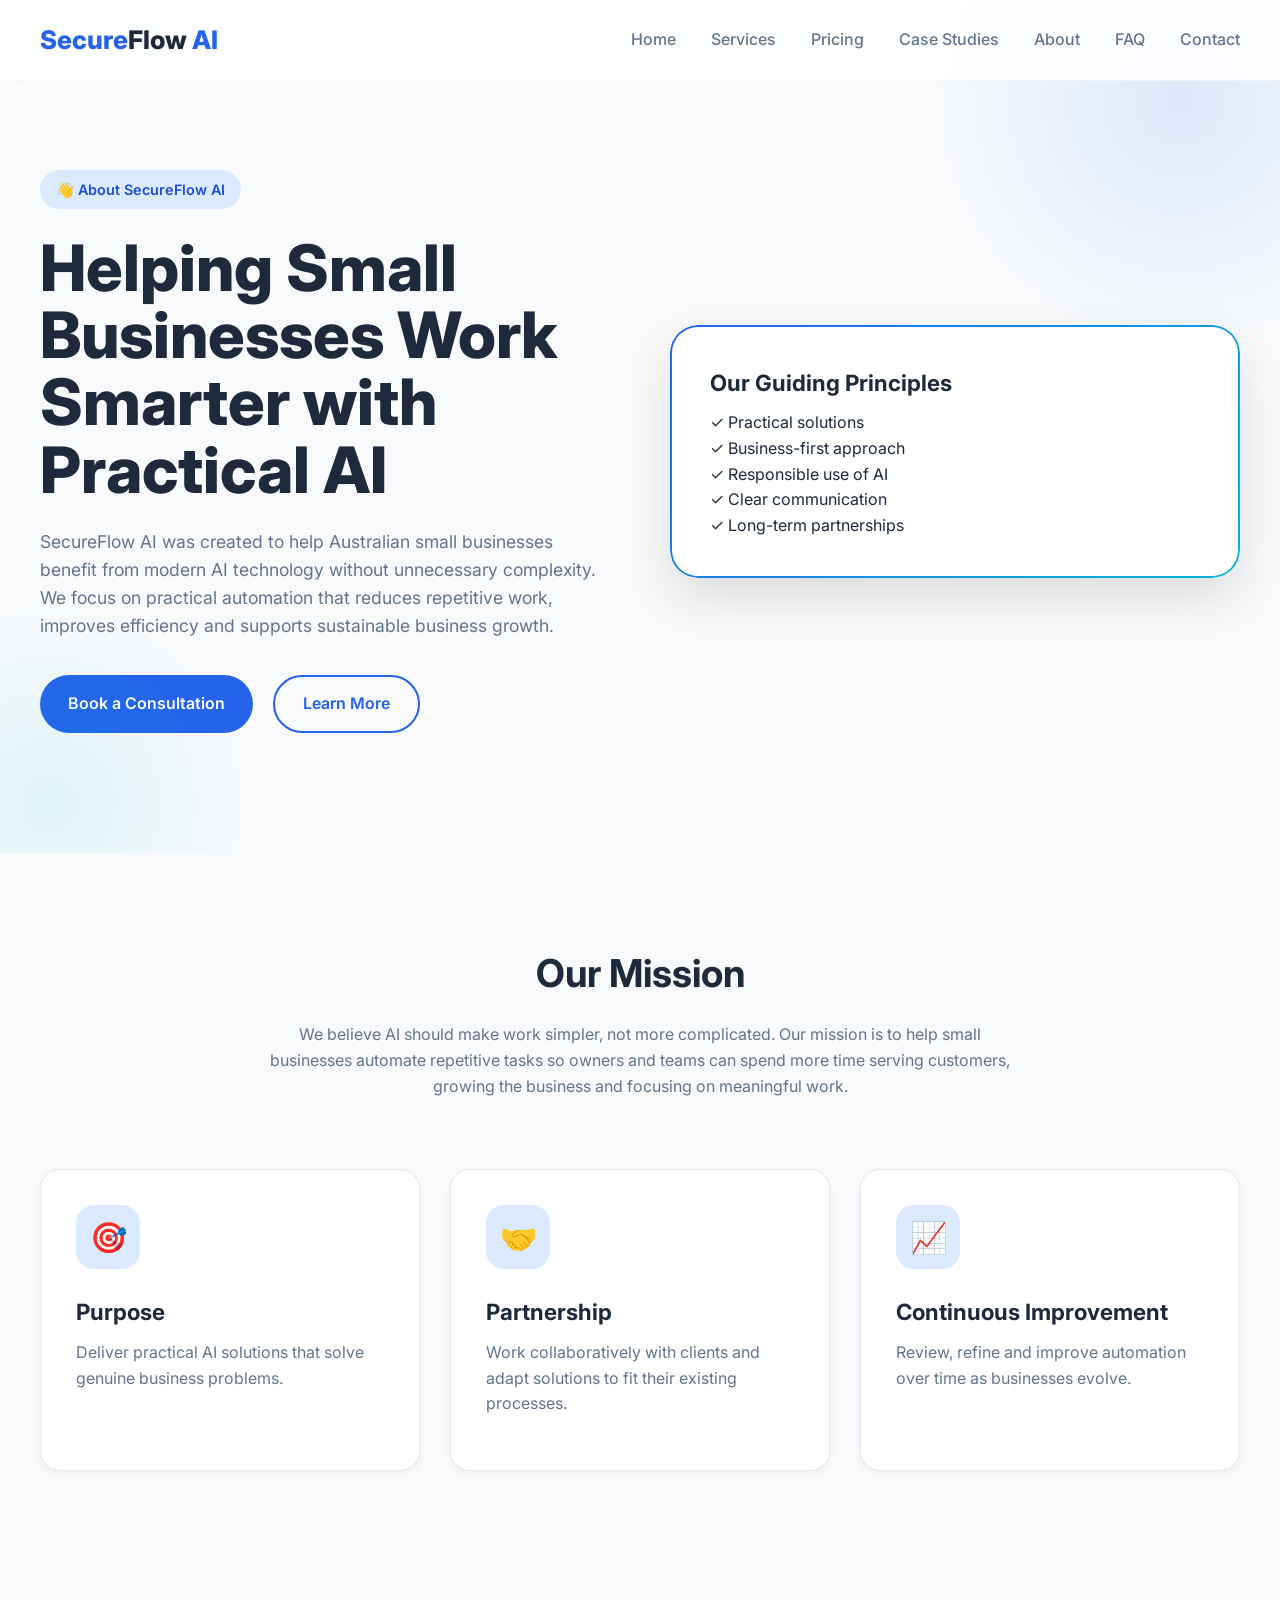
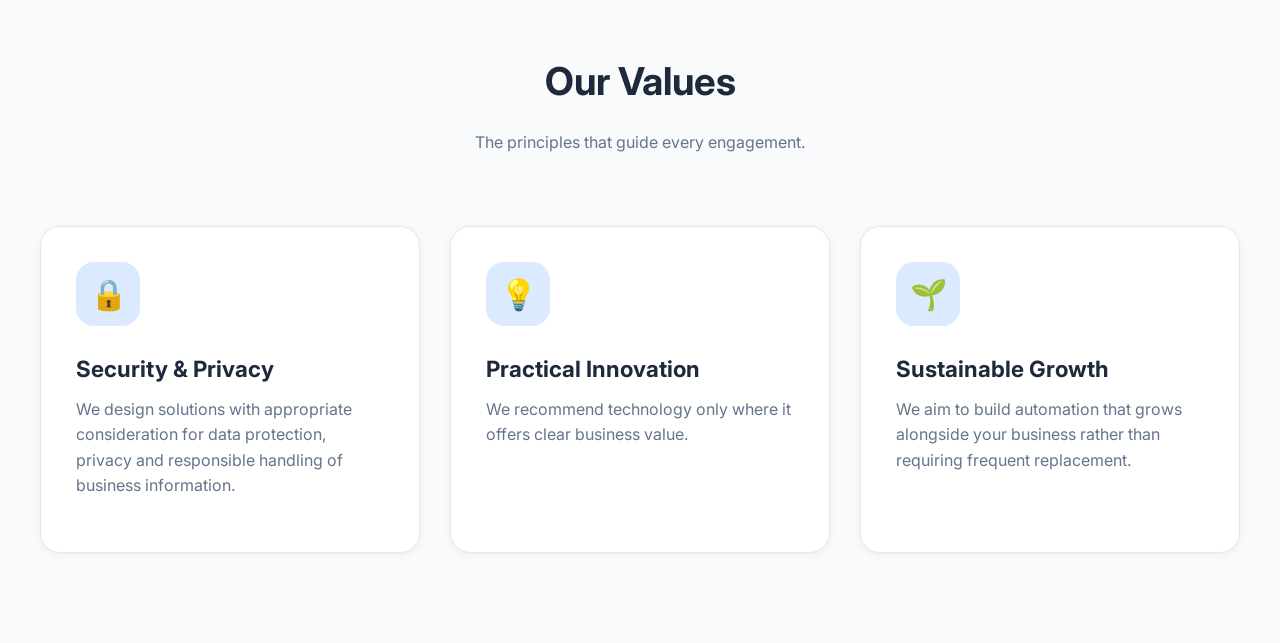
==== about.html @ 76d9d9bd "Create about.html" ====
<!DOCTYPE html>
<html lang="en-AU">

<head>

    <meta charset="UTF-8">

    <meta name="viewport"
          content="width=device-width, initial-scale=1.0">

    <title>About SecureFlow AI | Practical AI Automation for Small Business</title>

    <meta name="description"
          content="Learn about SecureFlow AI, our mission and our practical approach to helping Australian small businesses adopt AI automation.">

    <meta name="keywords"
          content="About SecureFlow AI, AI consultant Australia, workflow automation">

    <meta name="author"
          content="SecureFlow AI">

    <link rel="icon"
          href="favicon.ico">

    <link rel="stylesheet"
          href="css/style.css">

</head>

<body>

<!-- ===================================================== -->
<!-- HEADER -->
<!-- ===================================================== -->

<header>

<div class="container navbar">

<a href="index.html" class="logo">

Secure<span>Flow</span> AI

</a>

<nav id="navMenu">

<ul>

<li><a href="index.html">Home</a></li>
<li><a href="services.html">Services</a></li>
<li><a href="pricing.html">Pricing</a></li>
<li><a href="case-studies.html">Case Studies</a></li>
<li><a href="about.html" class="active">About</a></li>
<li><a href="faq.html">FAQ</a></li>
<li><a href="contact.html">Contact</a></li>

</ul>

</nav>

<div id="menuToggle" class="mobile-toggle">

☰

</div>

</div>

</header>

<!-- ===================================================== -->
<!-- HERO -->
<!-- ===================================================== -->

<section class="hero">

<div class="container hero-grid">

<div>

<div class="badge">

👋 About SecureFlow AI

</div>

<h1>

Helping Small Businesses Work Smarter with Practical AI

</h1>

<p>

SecureFlow AI was created to help Australian small businesses benefit
from modern AI technology without unnecessary complexity. We focus on
practical automation that reduces repetitive work, improves efficiency
and supports sustainable business growth.

</p>

<div class="hero-buttons">

<a href="contact.html"
class="btn btn-primary">

Book a Consultation

</a>

<a href="#mission"
class="btn btn-outline">

Learn More

</a>

</div>

</div>

<div class="hero-card">

<h3>

Our Guiding Principles

</h3>

<ul>

<li>✓ Practical solutions</li>
<li>✓ Business-first approach</li>
<li>✓ Responsible use of AI</li>
<li>✓ Clear communication</li>
<li>✓ Long-term partnerships</li>

</ul>

</div>

</div>

</section>

<!-- ===================================================== -->
<!-- OUR MISSION -->
<!-- ===================================================== -->

<section id="mission">

<div class="container">

<h2 class="section-title">

Our Mission

</h2>

<p class="section-subtitle">

We believe AI should make work simpler, not more complicated. Our mission
is to help small businesses automate repetitive tasks so owners and teams
can spend more time serving customers, growing the business and focusing
on meaningful work.

</p>

<div class="grid three-col">

<div class="card">

<div class="card-icon">

🎯

</div>

<h3>

Purpose

</h3>

<p>

Deliver practical AI solutions that solve genuine business problems.

</p>

</div>

<div class="card">

<div class="card-icon">

🤝

</div>

<h3>

Partnership

</h3>

<p>

Work collaboratively with clients and adapt solutions to fit their
existing processes.

</p>

</div>

<div class="card">

<div class="card-icon">

📈

</div>

<h3>

Continuous Improvement

</h3>

<p>

Review, refine and improve automation over time as businesses evolve.

</p>

</div>

</div>

</div>

</section>

<!-- ===================================================== -->
<!-- OUR VALUES -->
<!-- ===================================================== -->

<section class="bg-light">

<div class="container">

<h2 class="section-title">

Our Values

</h2>

<p class="section-subtitle">

The principles that guide every engagement.

</p>

<div class="grid three-col">

<div class="card">

<div class="card-icon">

🔒

</div>

<h3>

Security & Privacy

</h3>

<p>

We design solutions with appropriate consideration for data protection,
privacy and responsible handling of business information.

</p>

</div>

<div class="card">

<div class="card-icon">

💡

</div>

<h3>

Practical Innovation

</h3>

<p>

We recommend technology only where it offers clear business value.

</p>

</div>

<div class="card">

<div class="card-icon">

🌱

</div>

<h3>

Sustainable Growth

</h3>

<p>

We aim to build automation that grows alongside your business rather than
requiring frequent replacement.

</p>

</div>

</div>

</div>

</section>

<!-- ===================================================== -->
<!-- CONTINUE WITH PART 2 -->
---- css/style.css ----
/* ==========================================================================
   SecureFlow AI
   Modern SaaS Website
   Part 1/4
   ========================================================================== */

/* ==========================================================================
   GOOGLE FONT
   ========================================================================== */

@import url('https://fonts.googleapis.com/css2?family=Inter:wght@300;400;500;600;700;800;900&display=swap');


/* ==========================================================================
   CSS VARIABLES
   ========================================================================== */

:root{

    --primary:#2563eb;
    --primary-dark:#1d4ed8;
    --secondary:#0f172a;
    --accent:#06b6d4;

    --success:#22c55e;
    --warning:#f59e0b;
    --danger:#ef4444;

    --white:#ffffff;
    --background:#f8fafc;
    --surface:#ffffff;

    --text:#1e293b;
    --text-light:#64748b;
    --border:#e2e8f0;

    --radius-sm:8px;
    --radius:14px;
    --radius-lg:24px;

    --shadow-sm:0 2px 8px rgba(0,0,0,.05);

    --shadow:
        0 8px 25px rgba(0,0,0,.08);

    --shadow-lg:
        0 20px 50px rgba(0,0,0,.12);

    --transition:.30s ease;

    --container:1200px;

}


/* ==========================================================================
   DARK MODE
   ========================================================================== */

body.dark{

    --background:#020617;
    --surface:#0f172a;

    --text:#f8fafc;
    --text-light:#cbd5e1;

    --border:#334155;

}


/* ==========================================================================
   RESET
   ========================================================================== */

*{
    margin:0;
    padding:0;
    box-sizing:border-box;
}

html{

    scroll-behavior:smooth;

}

body{

    font-family:'Inter',sans-serif;

    background:var(--background);

    color:var(--text);

    line-height:1.6;

    overflow-x:hidden;

}

img{

    max-width:100%;
    display:block;

}

a{

    text-decoration:none;
    color:inherit;

}

ul{

    list-style:none;

}

button{

    border:none;
    cursor:pointer;

    font-family:inherit;

}

input,
textarea{

    font-family:inherit;

}

section{

    padding:90px 20px;

}

.container{

    max-width:var(--container);

    margin:auto;

}

.hidden{

    display:none;

}


/* ==========================================================================
   TYPOGRAPHY
   ========================================================================== */

h1{

    font-size:clamp(2.8rem,5vw,4.5rem);

    line-height:1.05;

    font-weight:800;

}

h2{

    font-size:clamp(2rem,3vw,3rem);

    margin-bottom:20px;

}

h3{

    font-size:1.4rem;

    margin-bottom:10px;

}

h4{

    font-size:1.1rem;

}

p{

    color:var(--text-light);

    margin-bottom:18px;

}

.section-title{

    text-align:center;

    margin-bottom:18px;

}

.section-subtitle{

    text-align:center;

    max-width:760px;

    margin:auto auto 70px;

    color:var(--text-light);

}


/* ==========================================================================
   UTILITIES
   ========================================================================== */

.text-center{

    text-align:center;

}

.mb-1{margin-bottom:10px;}
.mb-2{margin-bottom:20px;}
.mb-3{margin-bottom:40px;}
.mb-4{margin-bottom:60px;}

.grid{

    display:grid;
    gap:30px;

}

.two-col{

    grid-template-columns:repeat(auto-fit,minmax(420px,1fr));

}

.three-col{

    grid-template-columns:repeat(auto-fit,minmax(300px,1fr));

}

.four-col{

    grid-template-columns:repeat(auto-fit,minmax(240px,1fr));

}


/* ==========================================================================
   HEADER
   ========================================================================== */

header{

    position:fixed;

    width:100%;

    top:0;

    left:0;

    z-index:999;

    background:rgba(255,255,255,.85);

    backdrop-filter:blur(18px);

    border-bottom:1px solid rgba(0,0,0,.04);

}

body.dark header{

    background:rgba(2,6,23,.92);

}

.navbar{

    height:80px;

    display:flex;

    justify-content:space-between;

    align-items:center;

}

.logo{

    font-size:1.6rem;

    font-weight:800;

    color:var(--primary);

}

.logo span{

    color:var(--text);

}

nav ul{

    display:flex;

    gap:35px;

}

nav a{

    color:var(--text-light);

    transition:var(--transition);

    font-weight:500;

}

nav a:hover{

    color:var(--primary);

}

.mobile-toggle{

    display:none;

    font-size:2rem;

}


/* ==========================================================================
   BUTTONS
   ========================================================================== */

.btn{

    display:inline-flex;

    align-items:center;

    justify-content:center;

    padding:14px 28px;

    border-radius:999px;

    transition:var(--transition);

    font-weight:600;

}

.btn-primary{

    background:var(--primary);

    color:#fff;

}

.btn-primary:hover{

    background:var(--primary-dark);

    transform:translateY(-3px);

    box-shadow:var(--shadow);

}

.btn-outline{

    border:2px solid var(--primary);

    color:var(--primary);

}

.btn-outline:hover{

    background:var(--primary);

    color:white;

}

.btn-white{

    background:white;

    color:var(--primary);

}


/* ==========================================================================
   HERO
   ========================================================================== */

.hero{

    padding-top:170px;

    padding-bottom:120px;

}

.hero-grid{

    display:grid;

    gap:60px;

    align-items:center;

    grid-template-columns:repeat(auto-fit,minmax(420px,1fr));

}

.hero h1{

    margin-bottom:25px;

}

.hero p{

    font-size:1.1rem;

    max-width:620px;

}

.hero-buttons{

    display:flex;

    gap:20px;

    flex-wrap:wrap;

    margin-top:35px;

}

.hero-card{

    background:var(--surface);

    border-radius:28px;

    padding:40px;

    box-shadow:var(--shadow-lg);

    position:relative;

}

.hero-card::before{

    content:"";

    position:absolute;

    inset:0;

    border-radius:28px;

    padding:2px;

    background:linear-gradient(135deg,#2563eb,#06b6d4);

    -webkit-mask:
        linear-gradient(#fff 0 0) content-box,
        linear-gradient(#fff 0 0);

    -webkit-mask-composite:xor;

    mask-composite:exclude;

}


/* ==========================================================================
   BADGES
   ========================================================================== */

.badge{

    display:inline-flex;

    align-items:center;

    gap:8px;

    padding:8px 16px;

    border-radius:999px;

    background:#dbeafe;

    color:#1d4ed8;

    font-size:.9rem;

    font-weight:600;

    margin-bottom:25px;

}


/* ==========================================================================
   STATS
   ========================================================================== */

.stats{

    margin-top:50px;

    display:grid;

    gap:30px;

    grid-template-columns:repeat(3,1fr);

}

.stat{

    text-align:center;

}

.stat h2{

    margin:0;

    color:var(--primary);

}

.stat p{

    margin:0;

}


/* ==========================================================================
   CARDS
   ========================================================================== */

.card{

    background:var(--surface);

    border-radius:20px;

    padding:35px;

    box-shadow:var(--shadow-sm);

    transition:var(--transition);

    border:1px solid var(--border);

}

.card:hover{

    transform:translateY(-8px);

    box-shadow:var(--shadow-lg);

}

.card-icon{

    width:64px;

    height:64px;

    border-radius:18px;

    background:#dbeafe;

    display:flex;

    justify-content:center;

    align-items:center;

    font-size:30px;

    color:var(--primary);

    margin-bottom:25px;

}
/* ==========================================================================
   SERVICES
   ========================================================================== */

#services{
    background:var(--background);
}

#services .card{
    height:100%;
    display:flex;
    flex-direction:column;
}

#services ul{
    margin-top:20px;
}

#services li{
    padding:10px 0;
    color:var(--text-light);
    border-bottom:1px solid var(--border);
    font-size:.95rem;
}

#services li:last-child{
    border:none;
}

#services .btn{
    margin-top:40px;
}


/* ==========================================================================
   WHY CHOOSE US
   ========================================================================== */

#why{
    background:var(--surface);
}

#why .card{
    text-align:center;
}

#why .card-icon{
    margin:0 auto 25px;
}

#why h3{
    margin-bottom:15px;
}


/* ==========================================================================
   PROCESS
   ========================================================================== */

.process-step{

    position:relative;

}

.process-step::after{

    content:"";

    position:absolute;

    top:32px;

    right:-15px;

    width:30px;

    height:2px;

    background:var(--border);

}

.process-step:last-child::after{

    display:none;

}


/* ==========================================================================
   FEATURE LIST
   ========================================================================== */

.feature-list{

    display:flex;

    flex-direction:column;

    gap:18px;

}

.feature{

    display:flex;

    align-items:flex-start;

    gap:15px;

}

.feature-icon{

    width:46px;

    height:46px;

    border-radius:14px;

    display:flex;

    justify-content:center;

    align-items:center;

    background:#dbeafe;

    color:var(--primary);

    font-size:20px;

    flex-shrink:0;

}

.feature-text h4{

    margin-bottom:5px;

}

.feature-text p{

    margin:0;

}


/* ==========================================================================
   PRICING
   ========================================================================== */

.pricing-card{

    position:relative;

    overflow:hidden;

    text-align:center;

}

.pricing-card h2{

    font-size:3rem;

    margin:20px 0;

}

.pricing-card h2 small{

    font-size:1rem;

    color:var(--text-light);

}

.pricing-card ul{

    margin:30px 0;

}

.pricing-card li{

    padding:12px 0;

    border-bottom:1px solid var(--border);

    color:var(--text-light);

}

.pricing-card li:last-child{

    border:none;

}

.pricing-card .btn{

    width:100%;

}

.popular{

    border:2px solid var(--primary);

    transform:scale(1.04);

    box-shadow:var(--shadow-lg);

}

.popular::before{

    content:"Most Popular";

    position:absolute;

    top:18px;

    right:-38px;

    width:160px;

    text-align:center;

    background:var(--primary);

    color:white;

    padding:8px;

    transform:rotate(45deg);

    font-size:.75rem;

    font-weight:700;

}


/* ==========================================================================
   CTA SECTION
   ========================================================================== */

.cta{

    background:linear-gradient(
        135deg,
        var(--primary),
        #4f46e5
    );

    color:white;

    text-align:center;

    border-radius:32px;

    padding:70px;

}

.cta h2{

    color:white;

}

.cta p{

    color:rgba(255,255,255,.85);

    max-width:700px;

    margin:auto auto 35px;

}


/* ==========================================================================
   TESTIMONIALS
   ========================================================================== */

.testimonial{

    position:relative;

}

.testimonial::before{

    content:"★★★★★";

    color:#f59e0b;

    letter-spacing:4px;

    display:block;

    margin-bottom:20px;

}

.testimonial-author{

    display:flex;

    align-items:center;

    gap:15px;

    margin-top:25px;

}

.avatar{

    width:60px;

    height:60px;

    border-radius:50%;

    background:#dbeafe;

    display:flex;

    justify-content:center;

    align-items:center;

    font-weight:700;

    color:var(--primary);

}

.author-info strong{

    display:block;

}

.author-info span{

    color:var(--text-light);

    font-size:.9rem;

}


/* ==========================================================================
   LOGO STRIP
   ========================================================================== */

.logo-strip{

    display:flex;

    justify-content:center;

    align-items:center;

    gap:60px;

    flex-wrap:wrap;

    opacity:.65;

}

.logo-item{

    font-weight:700;

    font-size:1.15rem;

    color:var(--text-light);

}


/* ==========================================================================
   FOOTER
   ========================================================================== */

footer{

    background:var(--secondary);

    color:white;

    padding:80px 20px 40px;

}

footer h3{

    color:white;

    margin-bottom:20px;

}

footer p{

    color:rgba(255,255,255,.7);

}

footer ul{

    display:flex;

    flex-direction:column;

    gap:12px;

}

footer a{

    color:rgba(255,255,255,.7);

    transition:var(--transition);

}

footer a:hover{

    color:white;

}

footer hr{

    border:none;

    border-top:1px solid rgba(255,255,255,.1);

}

footer .copyright{

    text-align:center;

    color:rgba(255,255,255,.5);

    margin-top:30px;

}


/* ==========================================================================
   SECTION BACKGROUNDS
   ========================================================================== */

.bg-light{

    background:var(--background);

}

.bg-white{

    background:var(--surface);

}

.bg-primary{

    background:var(--primary);

    color:white;

}

.bg-primary p{

    color:rgba(255,255,255,.85);

}


/* ==========================================================================
   DIVIDERS
   ========================================================================== */

.divider{

    width:80px;

    height:5px;

    border-radius:999px;

    background:var(--primary);

    margin:20px auto 50px;

}

/* ==========================================================================
   FAQ
   ========================================================================== */

.faq{

    max-width:900px;

    margin:0 auto;

}

.faq-item{

    background:var(--surface);

    border:1px solid var(--border);

    border-radius:18px;

    margin-bottom:20px;

    overflow:hidden;

    transition:var(--transition);

}

.faq-item:hover{

    box-shadow:var(--shadow);

}

.faq-question{

    display:flex;

    justify-content:space-between;

    align-items:center;

    cursor:pointer;

    padding:24px 30px;

    font-weight:600;

    font-size:1.05rem;

}

.faq-question span{

    font-size:1.6rem;

    transition:.3s;

}

.faq-answer{

    max-height:0;

    overflow:hidden;

    transition:max-height .4s ease;

    padding:0 30px;

}

.faq-item.active .faq-answer{

    max-height:400px;

    padding:0 30px 25px;

}

.faq-item.active .faq-question span{

    transform:rotate(45deg);

}


/* ==========================================================================
   CONTACT
   ========================================================================== */

.contact-grid{

    display:grid;

    grid-template-columns:1fr 1fr;

    gap:50px;

}

.contact-card{

    background:var(--surface);

    padding:40px;

    border-radius:24px;

    box-shadow:var(--shadow);

}

.contact-info{

    display:flex;

    align-items:flex-start;

    gap:18px;

    margin-bottom:25px;

}

.contact-icon{

    width:52px;

    height:52px;

    border-radius:16px;

    background:#dbeafe;

    display:flex;

    justify-content:center;

    align-items:center;

    color:var(--primary);

    font-size:22px;

    flex-shrink:0;

}


/* ==========================================================================
   FORMS
   ========================================================================== */

form{

    display:flex;

    flex-direction:column;

    gap:20px;

}

label{

    font-weight:600;

    margin-bottom:8px;

    display:block;

}

input,
textarea,
select{

    width:100%;

    padding:15px 18px;

    border:1px solid var(--border);

    border-radius:12px;

    background:var(--surface);

    color:var(--text);

    transition:var(--transition);

    font-size:1rem;

}

textarea{

    resize:vertical;

    min-height:160px;

}

input:focus,
textarea:focus,
select:focus{

    border-color:var(--primary);

    outline:none;

    box-shadow:0 0 0 4px rgba(37,99,235,.12);

}

.form-group{

    display:flex;

    flex-direction:column;

}

.form-row{

    display:grid;

    grid-template-columns:1fr 1fr;

    gap:20px;

}


/* ==========================================================================
   TABLES
   ========================================================================== */

.table{

    width:100%;

    border-collapse:collapse;

    margin-top:30px;

}

.table th{

    background:var(--primary);

    color:white;

    padding:16px;

    text-align:left;

}

.table td{

    padding:16px;

    border-bottom:1px solid var(--border);

}

.table tr:hover{

    background:rgba(37,99,235,.04);

}


/* ==========================================================================
   BLOG
   ========================================================================== */

.blog-card{

    overflow:hidden;

    border-radius:20px;

    background:var(--surface);

    box-shadow:var(--shadow-sm);

    transition:var(--transition);

}

.blog-card:hover{

    transform:translateY(-8px);

    box-shadow:var(--shadow-lg);

}

.blog-image{

    height:220px;

    background:linear-gradient(
        135deg,
        var(--primary),
        var(--accent)
    );

}

.blog-content{

    padding:30px;

}

.blog-meta{

    font-size:.9rem;

    color:var(--text-light);

    margin-bottom:10px;

}


/* ==========================================================================
   METRICS
   ========================================================================== */

.metric-grid{

    display:grid;

    grid-template-columns:repeat(auto-fit,minmax(220px,1fr));

    gap:25px;

}

.metric{

    background:var(--surface);

    text-align:center;

    padding:40px;

    border-radius:20px;

    box-shadow:var(--shadow-sm);

}

.metric h2{

    color:var(--primary);

    margin-bottom:10px;

}

.metric p{

    margin:0;

}


/* ==========================================================================
   SCROLL TO TOP
   ========================================================================== */

.scroll-top{

    position:fixed;

    bottom:30px;

    right:30px;

    width:54px;

    height:54px;

    border-radius:50%;

    background:var(--primary);

    color:white;

    display:flex;

    justify-content:center;

    align-items:center;

    cursor:pointer;

    opacity:0;

    visibility:hidden;

    transition:var(--transition);

    z-index:999;

}

.scroll-top.show{

    opacity:1;

    visibility:visible;

}

.scroll-top:hover{

    background:var(--primary-dark);

}


/* ==========================================================================
   LOADER
   ========================================================================== */

.loader{

    width:48px;

    height:48px;

    border:5px solid #e5e7eb;

    border-top:5px solid var(--primary);

    border-radius:50%;

    animation:spin 1s linear infinite;

    margin:auto;

}


/* ==========================================================================
   ANIMATIONS
   ========================================================================== */

.fade-up{

    opacity:0;

    transform:translateY(30px);

    transition:all .8s ease;

}

.fade-up.show{

    opacity:1;

    transform:translateY(0);

}

.fade-in{

    opacity:0;

    transition:all .8s ease;

}

.fade-in.show{

    opacity:1;

}

.zoom{

    transform:scale(.95);

    opacity:0;

    transition:.8s;

}

.zoom.show{

    opacity:1;

    transform:scale(1);

}

@keyframes spin{

    from{

        transform:rotate(0);

    }

    to{

        transform:rotate(360deg);

    }

}

@keyframes float{

    0%{

        transform:translateY(0);

    }

    50%{

        transform:translateY(-10px);

    }

    100%{

        transform:translateY(0);

    }

}

.float{

    animation:float 3s ease-in-out infinite;

}


/* ==========================================================================
   BADGES
   ========================================================================== */

.tag{

    display:inline-block;

    padding:6px 14px;

    border-radius:999px;

    background:#dbeafe;

    color:var(--primary);

    font-size:.85rem;

    font-weight:600;

}


/* ==========================================================================
   ALERTS
   ========================================================================== */

.alert{

    padding:18px 22px;

    border-radius:14px;

    margin:20px 0;

}

.alert-success{

    background:#dcfce7;

    color:#166534;

}

.alert-warning{

    background:#fef3c7;

    color:#92400e;

}

.alert-danger{

    background:#fee2e2;

    color:#991b1b;

}


/* ==========================================================================
   UTILITIES
   ========================================================================== */

.w-100{

    width:100%;

}

.rounded{

    border-radius:20px;

}

.shadow{

    box-shadow:var(--shadow);

}

.shadow-lg{

    box-shadow:var(--shadow-lg);

}

.text-primary{

    color:var(--primary);

}

.text-light{

    color:var(--text-light);

}

.bg-gradient{

    background:linear-gradient(
        135deg,
        var(--primary),
        var(--accent)
    );

    color:white;

}

.mt-1{margin-top:10px;}
.mt-2{margin-top:20px;}
.mt-3{margin-top:40px;}
.mt-4{margin-top:60px;}

.pt-1{padding-top:20px;}
.pt-2{padding-top:40px;}
.pt-3{padding-top:80px;}

.pb-1{padding-bottom:20px;}
.pb-2{padding-bottom:40px;}
.pb-3{padding-bottom:80px;}

.d-flex{

    display:flex;

}

.align-center{

    align-items:center;

}

.justify-between{

    justify-content:space-between;

}

.justify-center{

    justify-content:center;

}

.flex-column{

    flex-direction:column;

}

.gap-1{

    gap:10px;

}

.gap-2{

    gap:20px;

}

.gap-3{

    gap:30px;

}
/* ==========================================================================
   RESPONSIVE DESIGN
   Part 4 (Final)
   ========================================================================== */

/* Large Desktop */

@media (min-width:1400px){

    .container{
        max-width:1320px;
    }

}


/* Tablet */

@media (max-width:1024px){

    h1{

        font-size:3rem;

    }

    h2{

        font-size:2.3rem;

    }

    .hero-grid,
    .contact-grid{

        grid-template-columns:1fr;

    }

    .stats{

        grid-template-columns:repeat(3,1fr);

    }

    .two-col{

        grid-template-columns:1fr;

    }

}


/* Mobile */

@media (max-width:768px){

    section{

        padding:70px 20px;

    }

    .navbar{

        height:70px;

    }

    nav{

        position:fixed;

        top:70px;

        left:0;

        width:100%;

        background:var(--surface);

        border-top:1px solid var(--border);

        display:none;

        box-shadow:var(--shadow);

    }

    nav.active{

        display:block;

    }

    nav ul{

        flex-direction:column;

        gap:0;

        padding:20px;

    }

    nav li{

        border-bottom:1px solid var(--border);

    }

    nav li:last-child{

        border-bottom:none;

    }

    nav a{

        display:block;

        padding:18px 0;

    }

    .mobile-toggle{

        display:block;

        cursor:pointer;

        color:var(--text);

    }

    .hero{

        padding-top:130px;

    }

    .hero-grid{

        grid-template-columns:1fr;

        gap:40px;

    }

    .hero-buttons{

        flex-direction:column;

    }

    .hero-buttons .btn{

        width:100%;

    }

    .stats{

        grid-template-columns:1fr;

        gap:20px;

    }

    .three-col,
    .four-col{

        grid-template-columns:1fr;

    }

    .pricing-card.popular{

        transform:none;

    }

    .popular::before{

        display:none;

    }

    .form-row{

        grid-template-columns:1fr;

    }

    .contact-grid{

        grid-template-columns:1fr;

    }

    footer{

        text-align:center;

    }

}


/* Small Phones */

@media (max-width:480px){

    h1{

        font-size:2.3rem;

    }

    h2{

        font-size:1.8rem;

    }

    .hero-card{

        padding:25px;

    }

    .card{

        padding:25px;

    }

    .btn{

        padding:14px 20px;

    }

}


/* ==========================================================================
   DARK MODE IMPROVEMENTS
   ========================================================================== */

body.dark .card,
body.dark .contact-card,
body.dark .pricing-card,
body.dark .faq-item,
body.dark .hero-card{

    background:var(--surface);

    border-color:#334155;

}

body.dark footer{

    background:#020617;

}

body.dark .badge{

    background:#1e3a8a;

    color:#dbeafe;

}

body.dark .feature-icon,
body.dark .card-icon,
body.dark .contact-icon{

    background:#1e3a8a;

    color:white;

}

body.dark input,
body.dark textarea,
body.dark select{

    background:#0f172a;

    border-color:#334155;

    color:white;

}

body.dark nav{

    background:#0f172a;

}


/* ==========================================================================
   ACCESSIBILITY
   ========================================================================== */

:focus-visible{

    outline:3px solid var(--primary);

    outline-offset:3px;

}

::selection{

    background:var(--primary);

    color:white;

}

html{

    scroll-padding-top:100px;

}


/* Reduce Motion */

@media (prefers-reduced-motion:reduce){

    *{

        animation:none !important;

        transition:none !important;

        scroll-behavior:auto !important;

    }

}


/* ==========================================================================
   PRINT
   ========================================================================== */

@media print{

    header,
    footer,
    .hero-buttons,
    .scroll-top{

        display:none;

    }

    body{

        background:white;

        color:black;

    }

    .card{

        box-shadow:none;

        border:1px solid #ccc;

    }

}


/* ==========================================================================
   HELPER CLASSES
   ========================================================================== */

.hide{

    display:none !important;

}

.show{

    display:block !important;

}

.text-white{

    color:white;

}

.text-dark{

    color:var(--text);

}

.border{

    border:1px solid var(--border);

}

.border-top{

    border-top:1px solid var(--border);

}

.border-bottom{

    border-bottom:1px solid var(--border);

}

.radius{

    border-radius:var(--radius);

}

.radius-lg{

    border-radius:var(--radius-lg);

}

.p-1{padding:10px;}
.p-2{padding:20px;}
.p-3{padding:30px;}
.p-4{padding:40px;}

.m-1{margin:10px;}
.m-2{margin:20px;}
.m-3{margin:30px;}
.m-4{margin:40px;}

.opacity-50{

    opacity:.5;

}

.opacity-75{

    opacity:.75;

}

.opacity-100{

    opacity:1;

}

.pointer{

    cursor:pointer;

}

.transition{

    transition:var(--transition);

}


/* ==========================================================================
   IMAGE STYLES
   ========================================================================== */

img{

    border-radius:12px;

}

.hero-image{

    max-width:100%;

    animation:float 5s ease-in-out infinite;

}

.logo-image{

    height:42px;

    width:auto;

}


/* ==========================================================================
   CODE BLOCKS
   ========================================================================== */

pre{

    background:#0f172a;

    color:#e2e8f0;

    padding:20px;

    border-radius:16px;

    overflow:auto;

}

code{

    font-family:
        Consolas,
        Monaco,
        monospace;

}


/* ==========================================================================
   LINKS
   ========================================================================== */

a{

    transition:var(--transition);

}

a:hover{

    color:var(--primary);

}


/* ==========================================================================
   FINAL POLISH
   ========================================================================== */

.card,
.hero-card,
.pricing-card,
.contact-card,
.blog-card,
.metric{

    transition:
        transform .3s ease,
        box-shadow .3s ease;

}

.card:hover,
.hero-card:hover,
.blog-card:hover,
.metric:hover{

    transform:translateY(-6px);

}

.hero{

    position:relative;

    overflow:hidden;

}

.hero::before{

    content:"";

    position:absolute;

    width:500px;

    height:500px;

    background:radial-gradient(
        rgba(37,99,235,.12),
        transparent 70%
    );

    top:-150px;

    right:-150px;

    pointer-events:none;

}

.hero::after{

    content:"";

    position:absolute;

    width:400px;

    height:400px;

    background:radial-gradient(
        rgba(6,182,212,.10),
        transparent 70%
    );

    bottom:-150px;

    left:-150px;

    pointer-events:none;

}


/* ==========================================================================
   END OF FILE
   ========================================================================== */
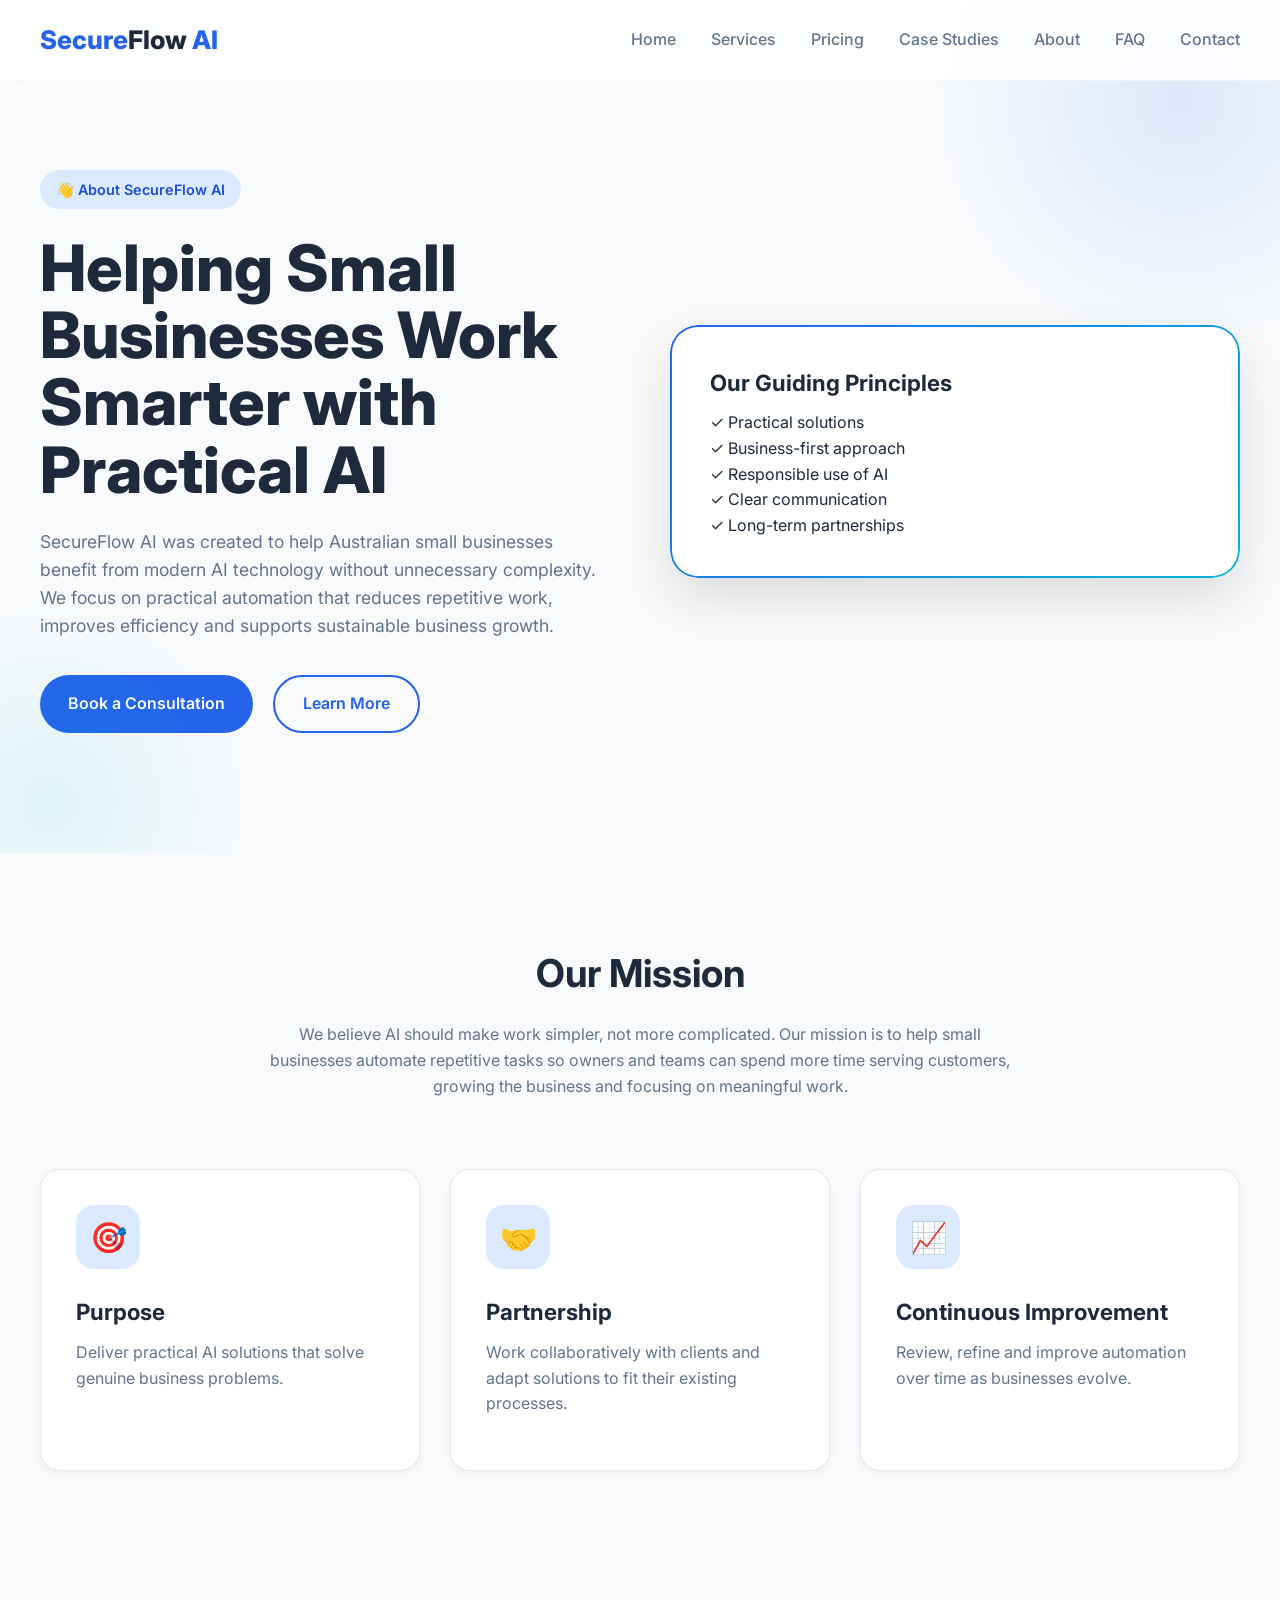
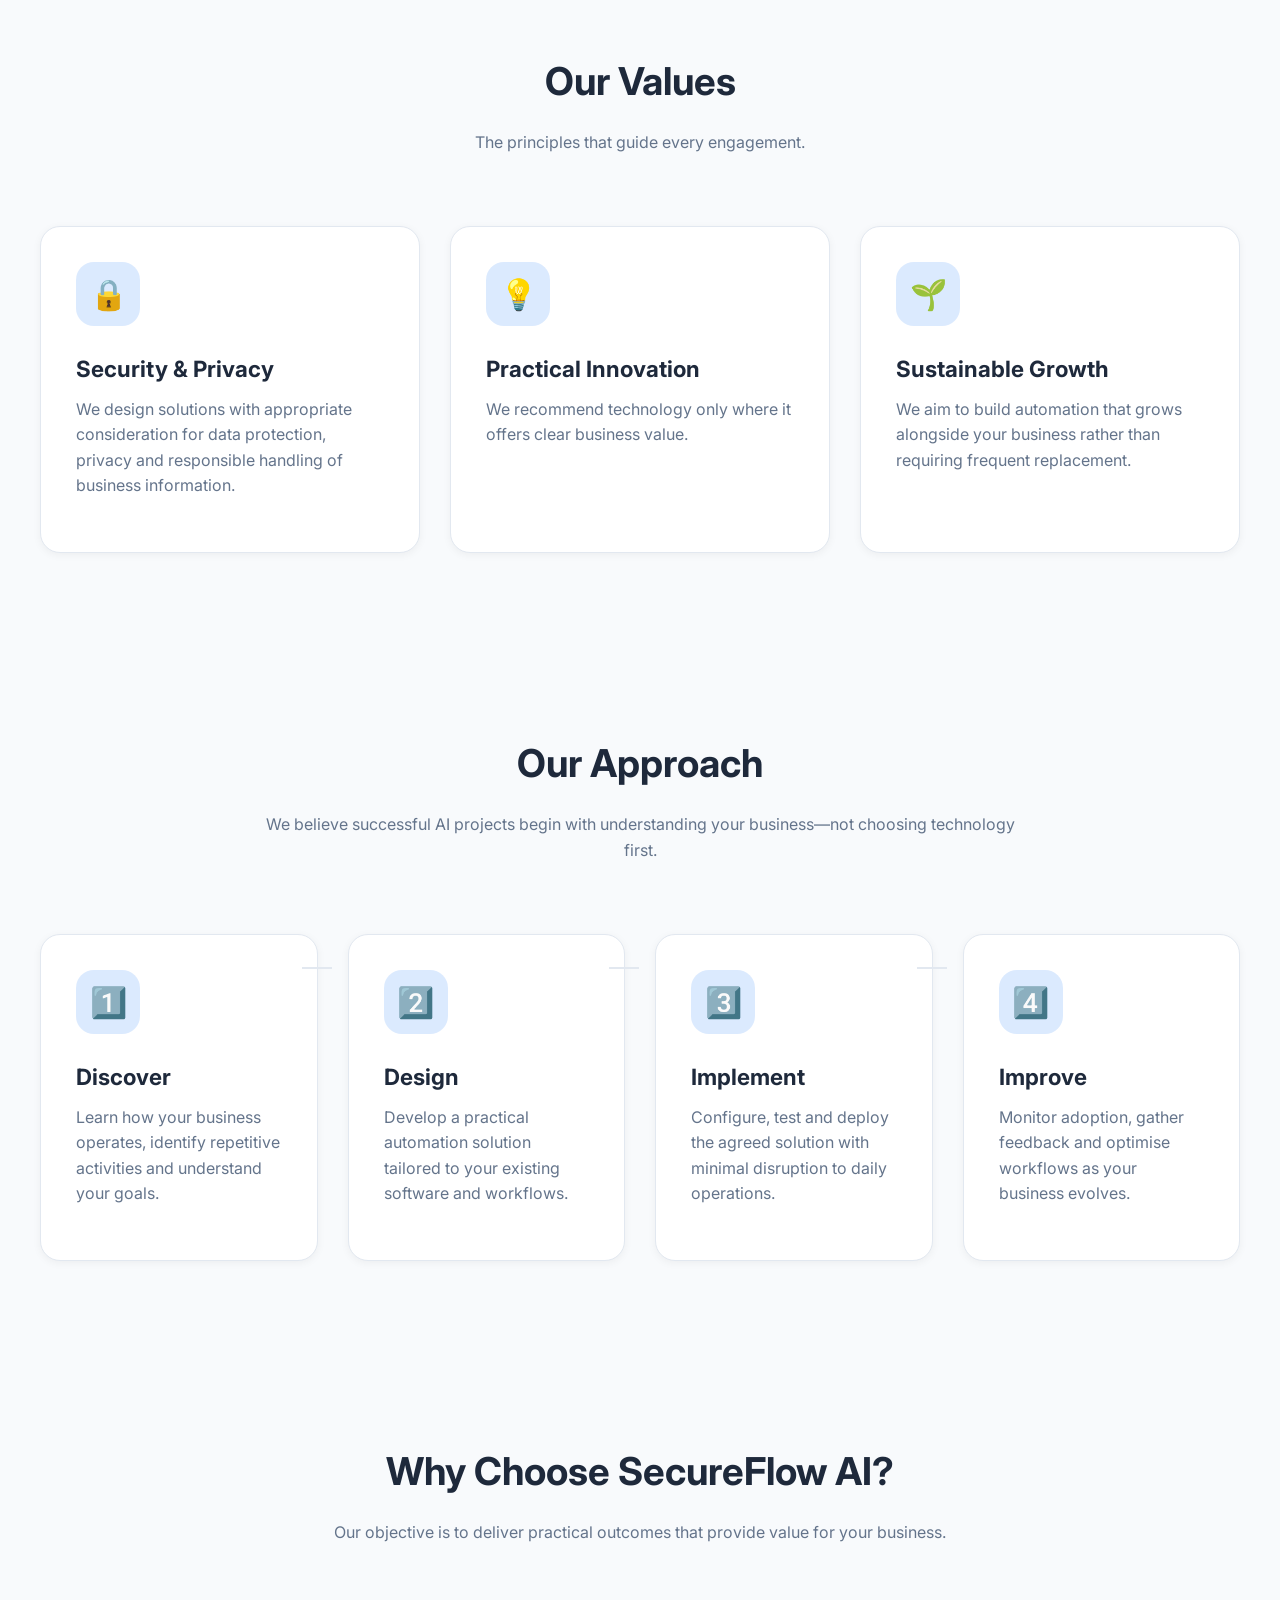
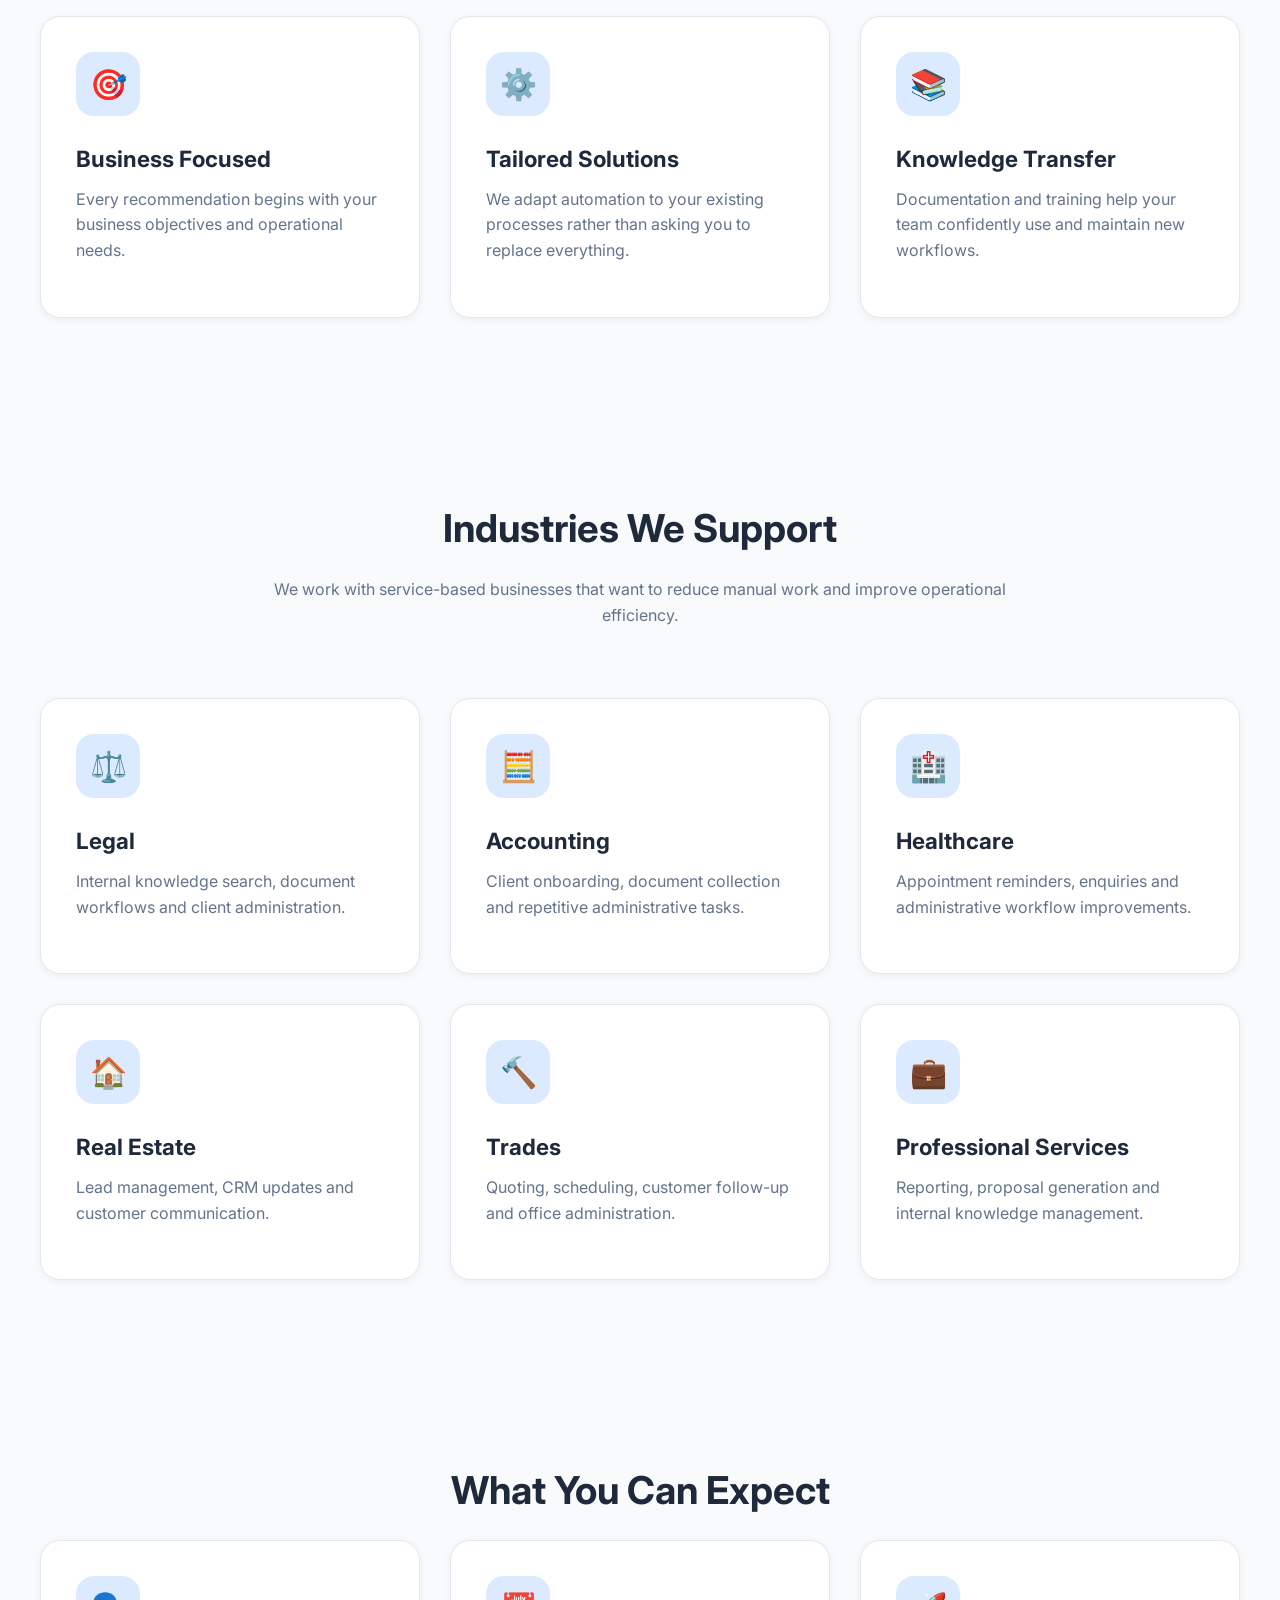
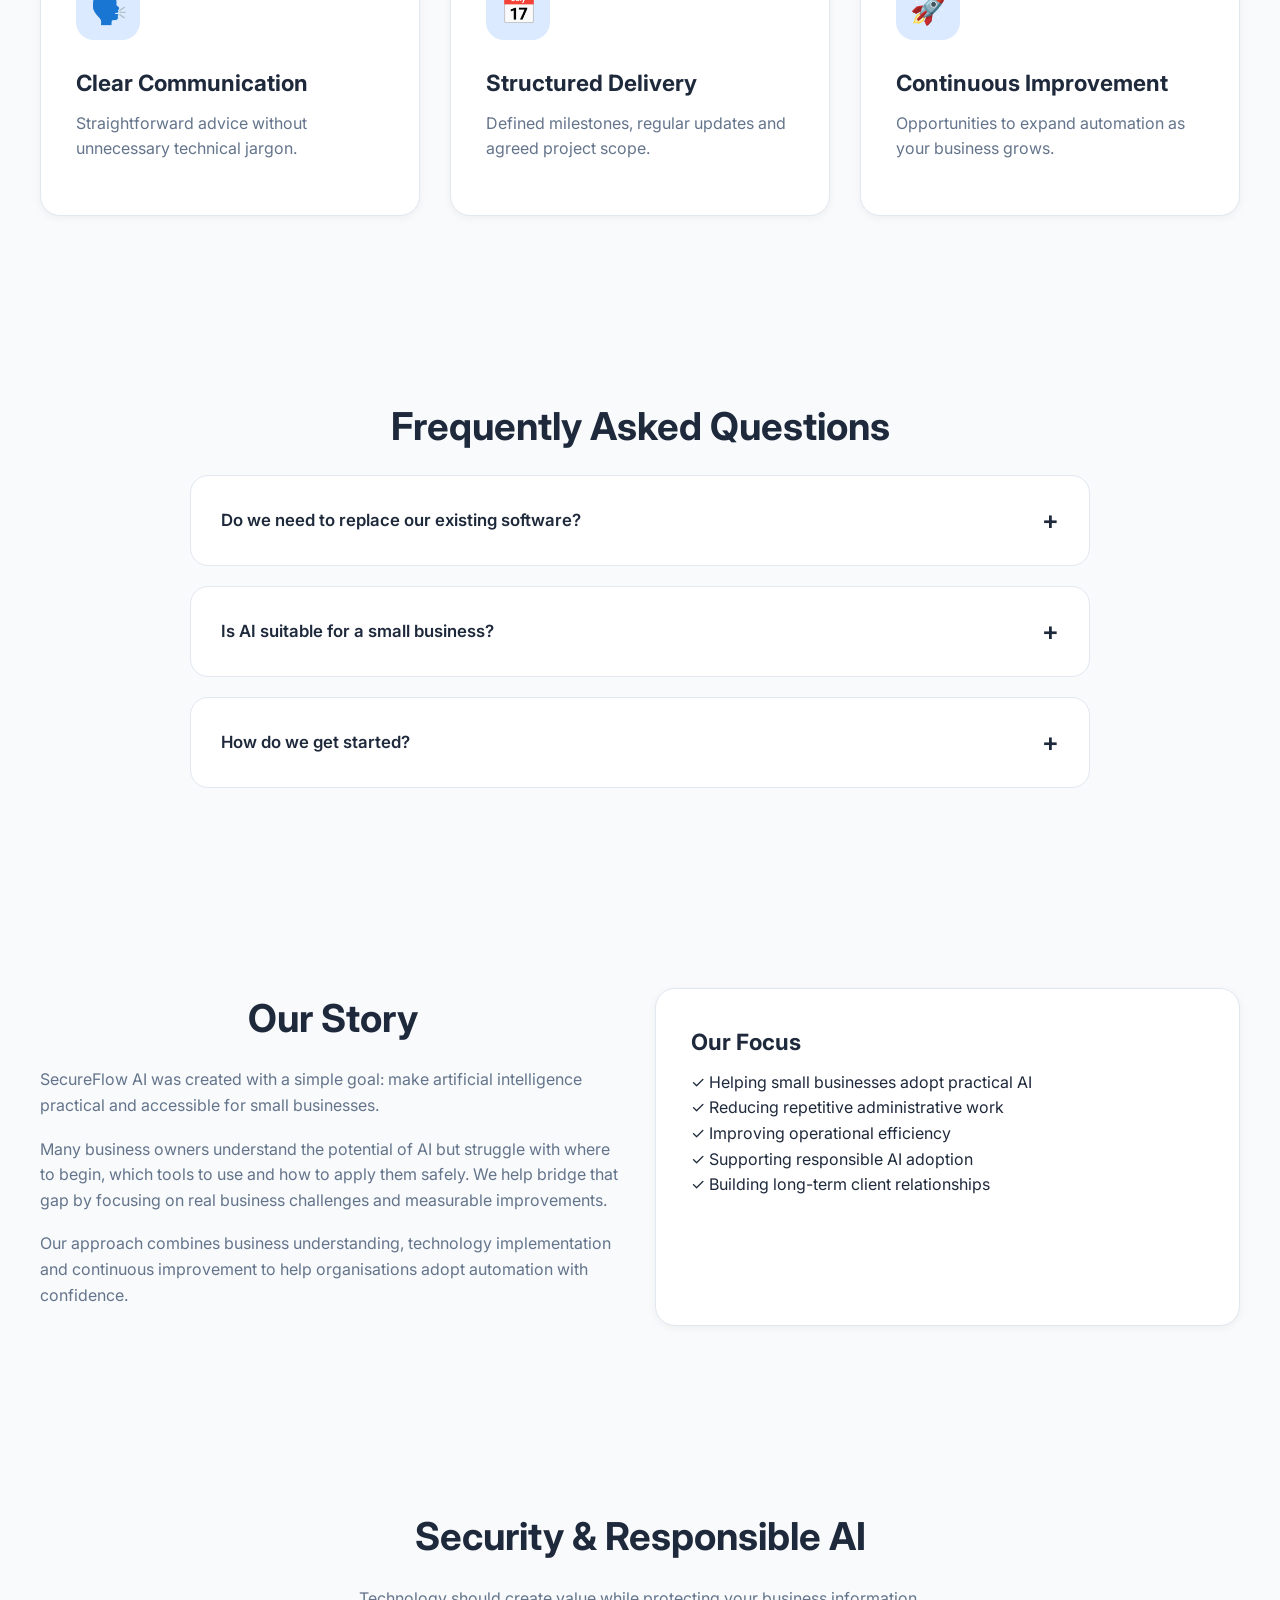
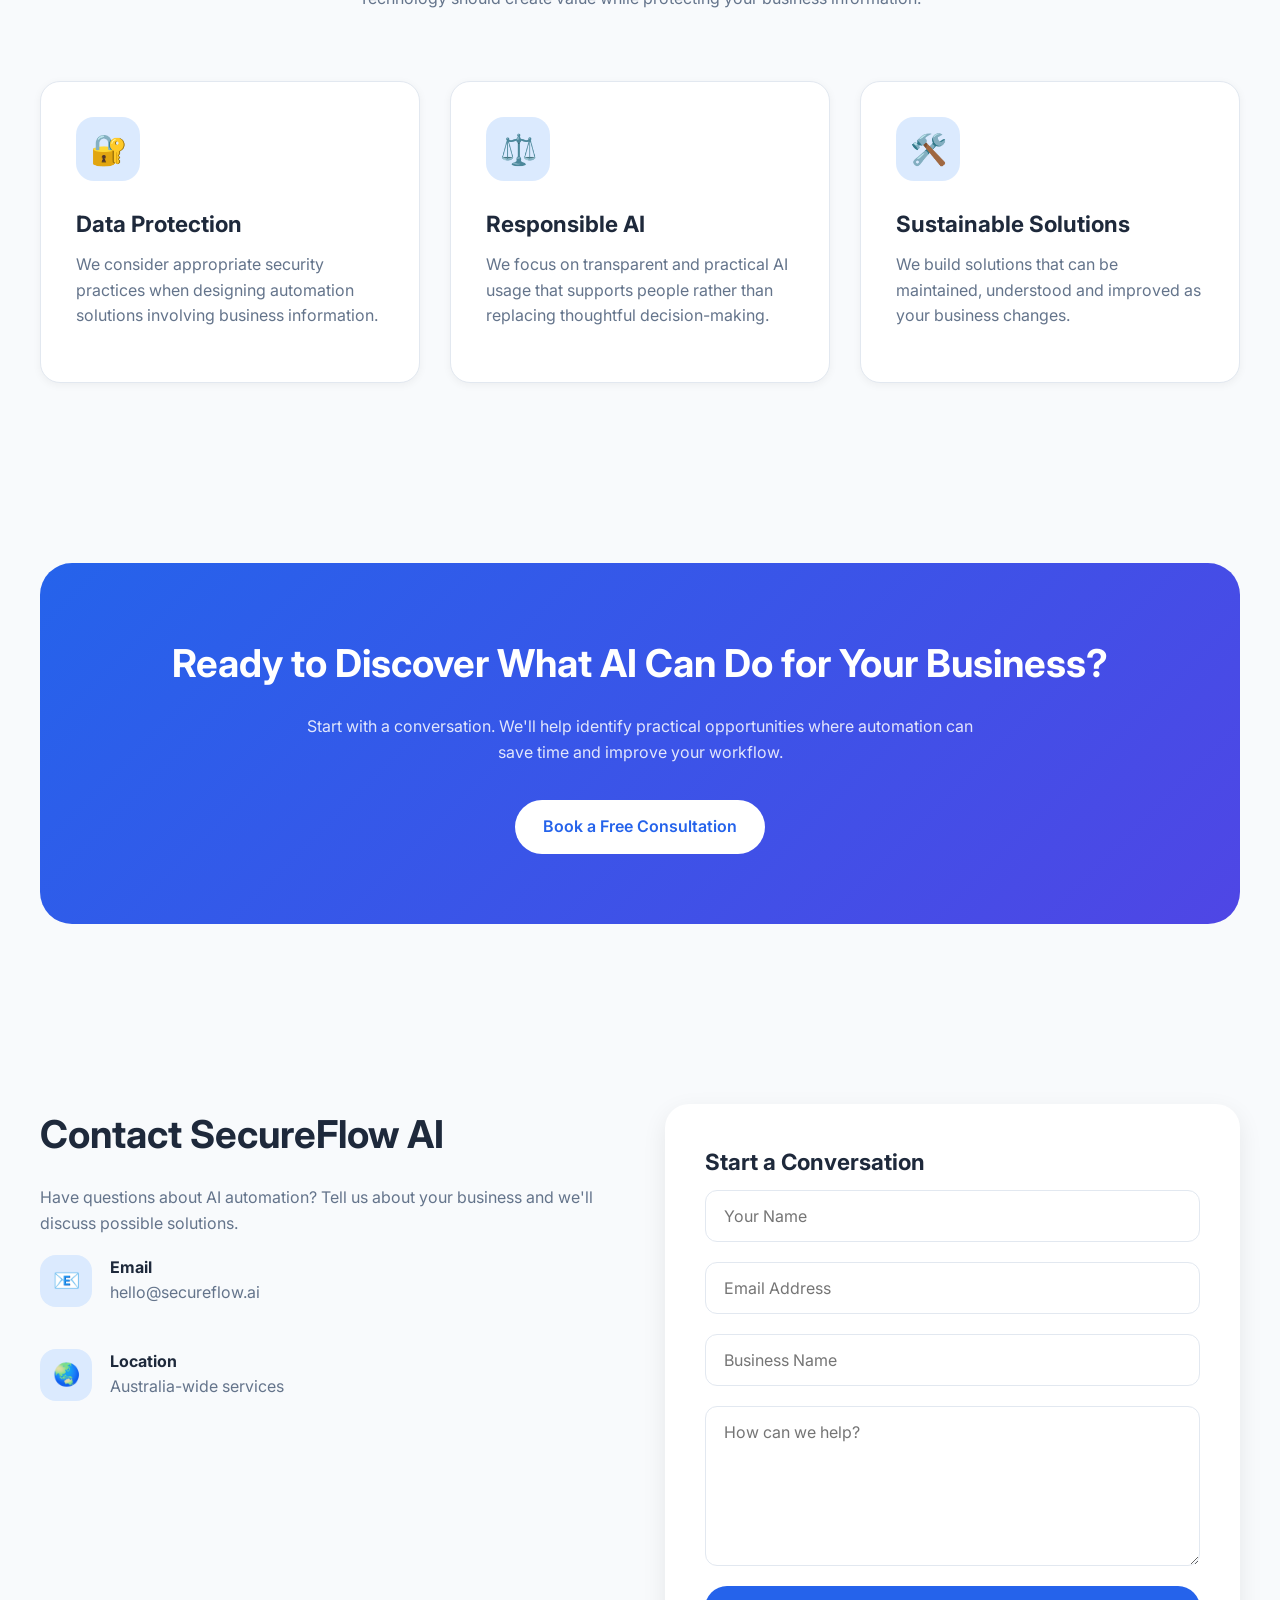
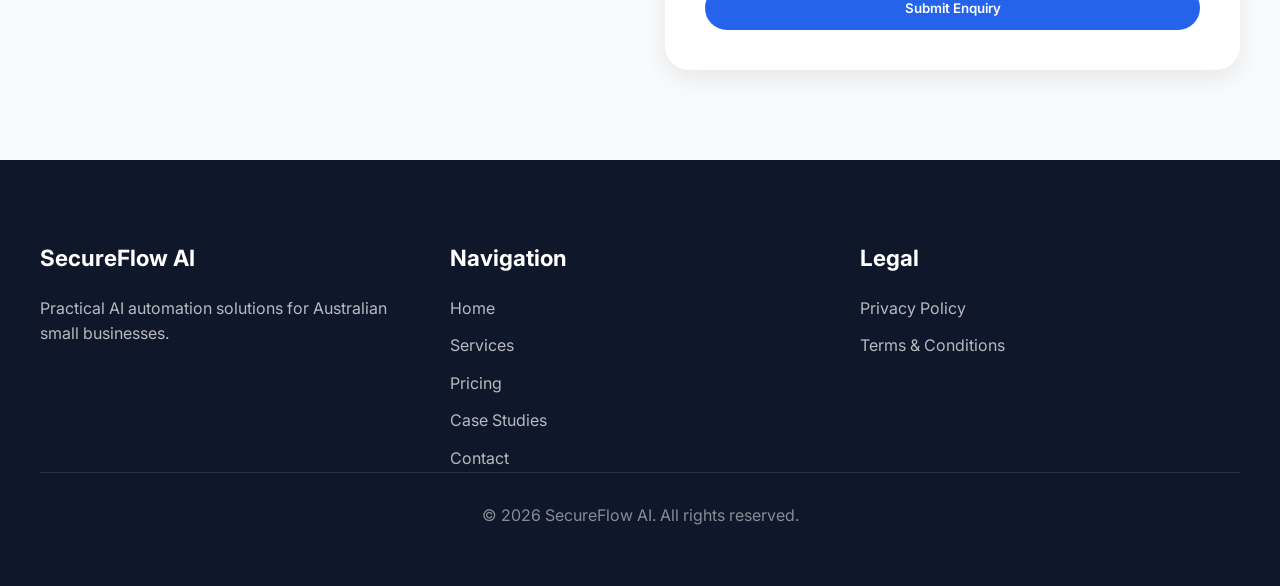
==== commit ab9294d0: "Update about.html" ====
--- a/about.html
+++ b/about.html
@@ -340,3 +340,969 @@
 
 <!-- ===================================================== -->
 <!-- CONTINUE WITH PART 2 -->
+<!-- ===================================================== -->
+<!-- OUR APPROACH -->
+<!-- ===================================================== -->
+
+<section>
+
+    <div class="container">
+
+        <h2 class="section-title">
+
+            Our Approach
+
+        </h2>
+
+        <p class="section-subtitle">
+
+            We believe successful AI projects begin with understanding your
+            business—not choosing technology first.
+
+        </p>
+
+        <div class="grid four-col">
+
+            <div class="card process-step">
+
+                <div class="card-icon">1️⃣</div>
+
+                <h3>Discover</h3>
+
+                <p>
+
+                    Learn how your business operates, identify repetitive
+                    activities and understand your goals.
+
+                </p>
+
+            </div>
+
+            <div class="card process-step">
+
+                <div class="card-icon">2️⃣</div>
+
+                <h3>Design</h3>
+
+                <p>
+
+                    Develop a practical automation solution tailored to your
+                    existing software and workflows.
+
+                </p>
+
+            </div>
+
+            <div class="card process-step">
+
+                <div class="card-icon">3️⃣</div>
+
+                <h3>Implement</h3>
+
+                <p>
+
+                    Configure, test and deploy the agreed solution with minimal
+                    disruption to daily operations.
+
+                </p>
+
+            </div>
+
+            <div class="card process-step">
+
+                <div class="card-icon">4️⃣</div>
+
+                <h3>Improve</h3>
+
+                <p>
+
+                    Monitor adoption, gather feedback and optimise workflows as
+                    your business evolves.
+
+                </p>
+
+            </div>
+
+        </div>
+
+    </div>
+
+</section>
+
+<!-- ===================================================== -->
+<!-- WHY CHOOSE US -->
+<!-- ===================================================== -->
+
+<section class="bg-light">
+
+    <div class="container">
+
+        <h2 class="section-title">
+
+            Why Choose SecureFlow AI?
+
+        </h2>
+
+        <p class="section-subtitle">
+
+            Our objective is to deliver practical outcomes that provide value
+            for your business.
+
+        </p>
+
+        <div class="grid three-col">
+
+            <div class="card">
+
+                <div class="card-icon">🎯</div>
+
+                <h3>Business Focused</h3>
+
+                <p>
+
+                    Every recommendation begins with your business objectives
+                    and operational needs.
+
+                </p>
+
+            </div>
+
+            <div class="card">
+
+                <div class="card-icon">⚙️</div>
+
+                <h3>Tailored Solutions</h3>
+
+                <p>
+
+                    We adapt automation to your existing processes rather than
+                    asking you to replace everything.
+
+                </p>
+
+            </div>
+
+            <div class="card">
+
+                <div class="card-icon">📚</div>
+
+                <h3>Knowledge Transfer</h3>
+
+                <p>
+
+                    Documentation and training help your team confidently use
+                    and maintain new workflows.
+
+                </p>
+
+            </div>
+
+        </div>
+
+    </div>
+
+</section>
+
+<!-- ===================================================== -->
+<!-- INDUSTRIES -->
+<!-- ===================================================== -->
+
+<section>
+
+    <div class="container">
+
+        <h2 class="section-title">
+
+            Industries We Support
+
+        </h2>
+
+        <p class="section-subtitle">
+
+            We work with service-based businesses that want to reduce manual
+            work and improve operational efficiency.
+
+        </p>
+
+        <div class="grid three-col">
+
+            <div class="card">
+
+                <div class="card-icon">⚖️</div>
+
+                <h3>Legal</h3>
+
+                <p>
+
+                    Internal knowledge search, document workflows and client
+                    administration.
+
+                </p>
+
+            </div>
+
+            <div class="card">
+
+                <div class="card-icon">🧮</div>
+
+                <h3>Accounting</h3>
+
+                <p>
+
+                    Client onboarding, document collection and repetitive
+                    administrative tasks.
+
+                </p>
+
+            </div>
+
+            <div class="card">
+
+                <div class="card-icon">🏥</div>
+
+                <h3>Healthcare</h3>
+
+                <p>
+
+                    Appointment reminders, enquiries and administrative
+                    workflow improvements.
+
+                </p>
+
+            </div>
+
+            <div class="card">
+
+                <div class="card-icon">🏠</div>
+
+                <h3>Real Estate</h3>
+
+                <p>
+
+                    Lead management, CRM updates and customer communication.
+
+                </p>
+
+            </div>
+
+            <div class="card">
+
+                <div class="card-icon">🔨</div>
+
+                <h3>Trades</h3>
+
+                <p>
+
+                    Quoting, scheduling, customer follow-up and office
+                    administration.
+
+                </p>
+
+            </div>
+
+            <div class="card">
+
+                <div class="card-icon">💼</div>
+
+                <h3>Professional Services</h3>
+
+                <p>
+
+                    Reporting, proposal generation and internal knowledge
+                    management.
+
+                </p>
+
+            </div>
+
+        </div>
+
+    </div>
+
+</section>
+
+<!-- ===================================================== -->
+<!-- WHAT YOU CAN EXPECT -->
+<!-- ===================================================== -->
+
+<section class="bg-light">
+
+    <div class="container">
+
+        <h2 class="section-title">
+
+            What You Can Expect
+
+        </h2>
+
+        <div class="grid three-col">
+
+            <div class="card">
+
+                <div class="card-icon">🗣️</div>
+
+                <h3>Clear Communication</h3>
+
+                <p>
+
+                    Straightforward advice without unnecessary technical jargon.
+
+                </p>
+
+            </div>
+
+            <div class="card">
+
+                <div class="card-icon">📅</div>
+
+                <h3>Structured Delivery</h3>
+
+                <p>
+
+                    Defined milestones, regular updates and agreed project
+                    scope.
+
+                </p>
+
+            </div>
+
+            <div class="card">
+
+                <div class="card-icon">🚀</div>
+
+                <h3>Continuous Improvement</h3>
+
+                <p>
+
+                    Opportunities to expand automation as your business grows.
+
+                </p>
+
+            </div>
+
+        </div>
+
+    </div>
+
+</section>
+
+<!-- ===================================================== -->
+<!-- FREQUENTLY ASKED QUESTIONS -->
+<!-- ===================================================== -->
+
+<section>
+
+    <div class="container">
+
+        <h2 class="section-title">
+
+            Frequently Asked Questions
+
+        </h2>
+
+        <div class="faq">
+
+            <div class="faq-item">
+
+                <div class="faq-question">
+
+                    Do we need to replace our existing software?
+
+                    <span>+</span>
+
+                </div>
+
+                <div class="faq-answer">
+
+                    <p>
+
+                        Usually not. We first look at how your current systems
+                        can be enhanced through automation and integration.
+
+                    </p>
+
+                </div>
+
+            </div>
+
+            <div class="faq-item">
+
+                <div class="faq-question">
+
+                    Is AI suitable for a small business?
+
+                    <span>+</span>
+
+                </div>
+
+                <div class="faq-answer">
+
+                    <p>
+
+                        Many small businesses can benefit from automating
+                        repetitive administrative work, improving consistency
+                        and freeing up time for higher-value activities.
+
+                    </p>
+
+                </div>
+
+            </div>
+
+            <div class="faq-item">
+
+                <div class="faq-question">
+
+                    How do we get started?
+
+                    <span>+</span>
+
+                </div>
+
+                <div class="faq-answer">
+
+                    <p>
+
+                        We begin with a consultation to understand your business,
+                        discuss priorities and identify practical automation
+                        opportunities.
+
+                    </p>
+
+                </div>
+
+            </div>
+
+        </div>
+
+    </div>
+
+</section>
+
+<!-- CONTINUE WITH PART 3 -->
+
+    <!-- ===================================================== -->
+<!-- OUR STORY -->
+<!-- ===================================================== -->
+
+<section>
+
+    <div class="container">
+
+        <div class="grid two-col">
+
+            <div>
+
+                <h2 class="section-title">
+
+                    Our Story
+
+                </h2>
+
+                <p>
+
+                    SecureFlow AI was created with a simple goal: make
+                    artificial intelligence practical and accessible for small
+                    businesses.
+
+                </p>
+
+                <p>
+
+                    Many business owners understand the potential of AI but
+                    struggle with where to begin, which tools to use and how to
+                    apply them safely. We help bridge that gap by focusing on
+                    real business challenges and measurable improvements.
+
+                </p>
+
+                <p>
+
+                    Our approach combines business understanding, technology
+                    implementation and continuous improvement to help
+                    organisations adopt automation with confidence.
+
+                </p>
+
+            </div>
+
+
+            <div class="card">
+
+                <h3>
+
+                    Our Focus
+
+                </h3>
+
+                <ul>
+
+                    <li>
+                        ✓ Helping small businesses adopt practical AI
+                    </li>
+
+                    <li>
+                        ✓ Reducing repetitive administrative work
+                    </li>
+
+                    <li>
+                        ✓ Improving operational efficiency
+                    </li>
+
+                    <li>
+                        ✓ Supporting responsible AI adoption
+                    </li>
+
+                    <li>
+                        ✓ Building long-term client relationships
+                    </li>
+
+                </ul>
+
+            </div>
+
+        </div>
+
+    </div>
+
+</section>
+
+
+<!-- ===================================================== -->
+<!-- SECURITY & RESPONSIBLE AI -->
+<!-- ===================================================== -->
+
+<section class="bg-light">
+
+    <div class="container">
+
+        <h2 class="section-title">
+
+            Security & Responsible AI
+
+        </h2>
+
+        <p class="section-subtitle">
+
+            Technology should create value while protecting your business
+            information.
+
+        </p>
+
+
+        <div class="grid three-col">
+
+
+            <div class="card">
+
+                <div class="card-icon">
+
+                    🔐
+
+                </div>
+
+                <h3>
+
+                    Data Protection
+
+                </h3>
+
+                <p>
+
+                    We consider appropriate security practices when designing
+                    automation solutions involving business information.
+
+                </p>
+
+            </div>
+
+
+            <div class="card">
+
+                <div class="card-icon">
+
+                    ⚖️
+
+                </div>
+
+                <h3>
+
+                    Responsible AI
+
+                </h3>
+
+                <p>
+
+                    We focus on transparent and practical AI usage that supports
+                    people rather than replacing thoughtful decision-making.
+
+                </p>
+
+            </div>
+
+
+            <div class="card">
+
+                <div class="card-icon">
+
+                    🛠️
+
+                </div>
+
+                <h3>
+
+                    Sustainable Solutions
+
+                </h3>
+
+                <p>
+
+                    We build solutions that can be maintained, understood and
+                    improved as your business changes.
+
+                </p>
+
+            </div>
+
+
+        </div>
+
+    </div>
+
+</section>
+
+
+<!-- ===================================================== -->
+<!-- FINAL CTA -->
+<!-- ===================================================== -->
+
+<section>
+
+    <div class="container">
+
+        <div class="cta">
+
+            <h2>
+
+                Ready to Discover What AI Can Do for Your Business?
+
+            </h2>
+
+
+            <p>
+
+                Start with a conversation. We'll help identify practical
+                opportunities where automation can save time and improve your
+                workflow.
+
+            </p>
+
+
+            <a href="contact.html"
+               class="btn btn-white">
+
+                Book a Free Consultation
+
+            </a>
+
+
+        </div>
+
+    </div>
+
+</section>
+
+
+<!-- ===================================================== -->
+<!-- CONTACT -->
+<!-- ===================================================== -->
+
+<section>
+
+    <div class="container contact-grid">
+
+
+        <div>
+
+
+            <h2>
+
+                Contact SecureFlow AI
+
+            </h2>
+
+
+            <p>
+
+                Have questions about AI automation? Tell us about your business
+                and we'll discuss possible solutions.
+
+            </p>
+
+
+            <div class="contact-info">
+
+
+                <div class="contact-icon">
+
+                    📧
+
+                </div>
+
+
+                <div>
+
+                    <strong>Email</strong>
+
+                    <p>
+                        hello@secureflow.ai
+                    </p>
+
+                </div>
+
+
+            </div>
+
+
+            <div class="contact-info">
+
+
+                <div class="contact-icon">
+
+                    🌏
+
+                </div>
+
+
+                <div>
+
+                    <strong>Location</strong>
+
+                    <p>
+                        Australia-wide services
+                    </p>
+
+                </div>
+
+
+            </div>
+
+
+        </div>
+
+
+
+        <div class="contact-card">
+
+
+            <h3>
+
+                Start a Conversation
+
+            </h3>
+
+
+            <form>
+
+
+                <input
+                    type="text"
+                    placeholder="Your Name"
+                    required>
+
+
+                <input
+                    type="email"
+                    placeholder="Email Address"
+                    required>
+
+
+                <input
+                    type="text"
+                    placeholder="Business Name">
+
+
+                <textarea
+                    placeholder="How can we help?"></textarea>
+
+
+                <button
+                    type="submit"
+                    class="btn btn-primary">
+
+                    Submit Enquiry
+
+                </button>
+
+
+            </form>
+
+
+        </div>
+
+
+    </div>
+
+</section>
+
+
+<!-- ===================================================== -->
+<!-- FOOTER -->
+<!-- ===================================================== -->
+
+<footer>
+
+
+<div class="container">
+
+
+<div class="grid three-col">
+
+
+<div>
+
+
+<h3>
+
+SecureFlow AI
+
+</h3>
+
+
+<p>
+
+Practical AI automation solutions for Australian small businesses.
+
+</p>
+
+
+</div>
+
+
+
+<div>
+
+
+<h3>
+
+Navigation
+
+</h3>
+
+
+<ul>
+
+<li>
+<a href="index.html">
+Home
+</a>
+</li>
+
+<li>
+<a href="services.html">
+Services
+</a>
+</li>
+
+<li>
+<a href="pricing.html">
+Pricing
+</a>
+</li>
+
+<li>
+<a href="case-studies.html">
+Case Studies
+</a>
+</li>
+
+<li>
+<a href="contact.html">
+Contact
+</a>
+</li>
+
+</ul>
+
+
+</div>
+
+
+
+<div>
+
+
+<h3>
+
+Legal
+
+</h3>
+
+
+<ul>
+
+<li>
+<a href="privacy.html">
+Privacy Policy
+</a>
+</li>
+
+
+<li>
+<a href="terms.html">
+Terms &amp; Conditions
+</a>
+</li>
+
+
+</ul>
+
+
+</div>
+
+
+</div>
+
+
+<hr>
+
+
+<p class="copyright">
+
+© 2026 SecureFlow AI. All rights reserved.
+
+</p>
+
+
+</div>
+
+
+</footer>
+
+
+
+<!-- ===================================================== -->
+<!-- STRUCTURED DATA -->
+<!-- ===================================================== -->
+
+<script type="application/ld+json">
+
+{
+  "@context":"https://schema.org",
+  "@type":"ProfessionalService",
+  "name":"SecureFlow AI",
+  "url":"https://secureflow.ai",
+  "description":"AI automation consultancy helping Australian small businesses improve productivity through practical automation solutions.",
+  "areaServed":"Australia",
+  "serviceType":"AI Automation Consulting"
+}
+
+</script>
+
+
+<script src="js/main.js"></script>
+
+
+</body>
+
+</html>
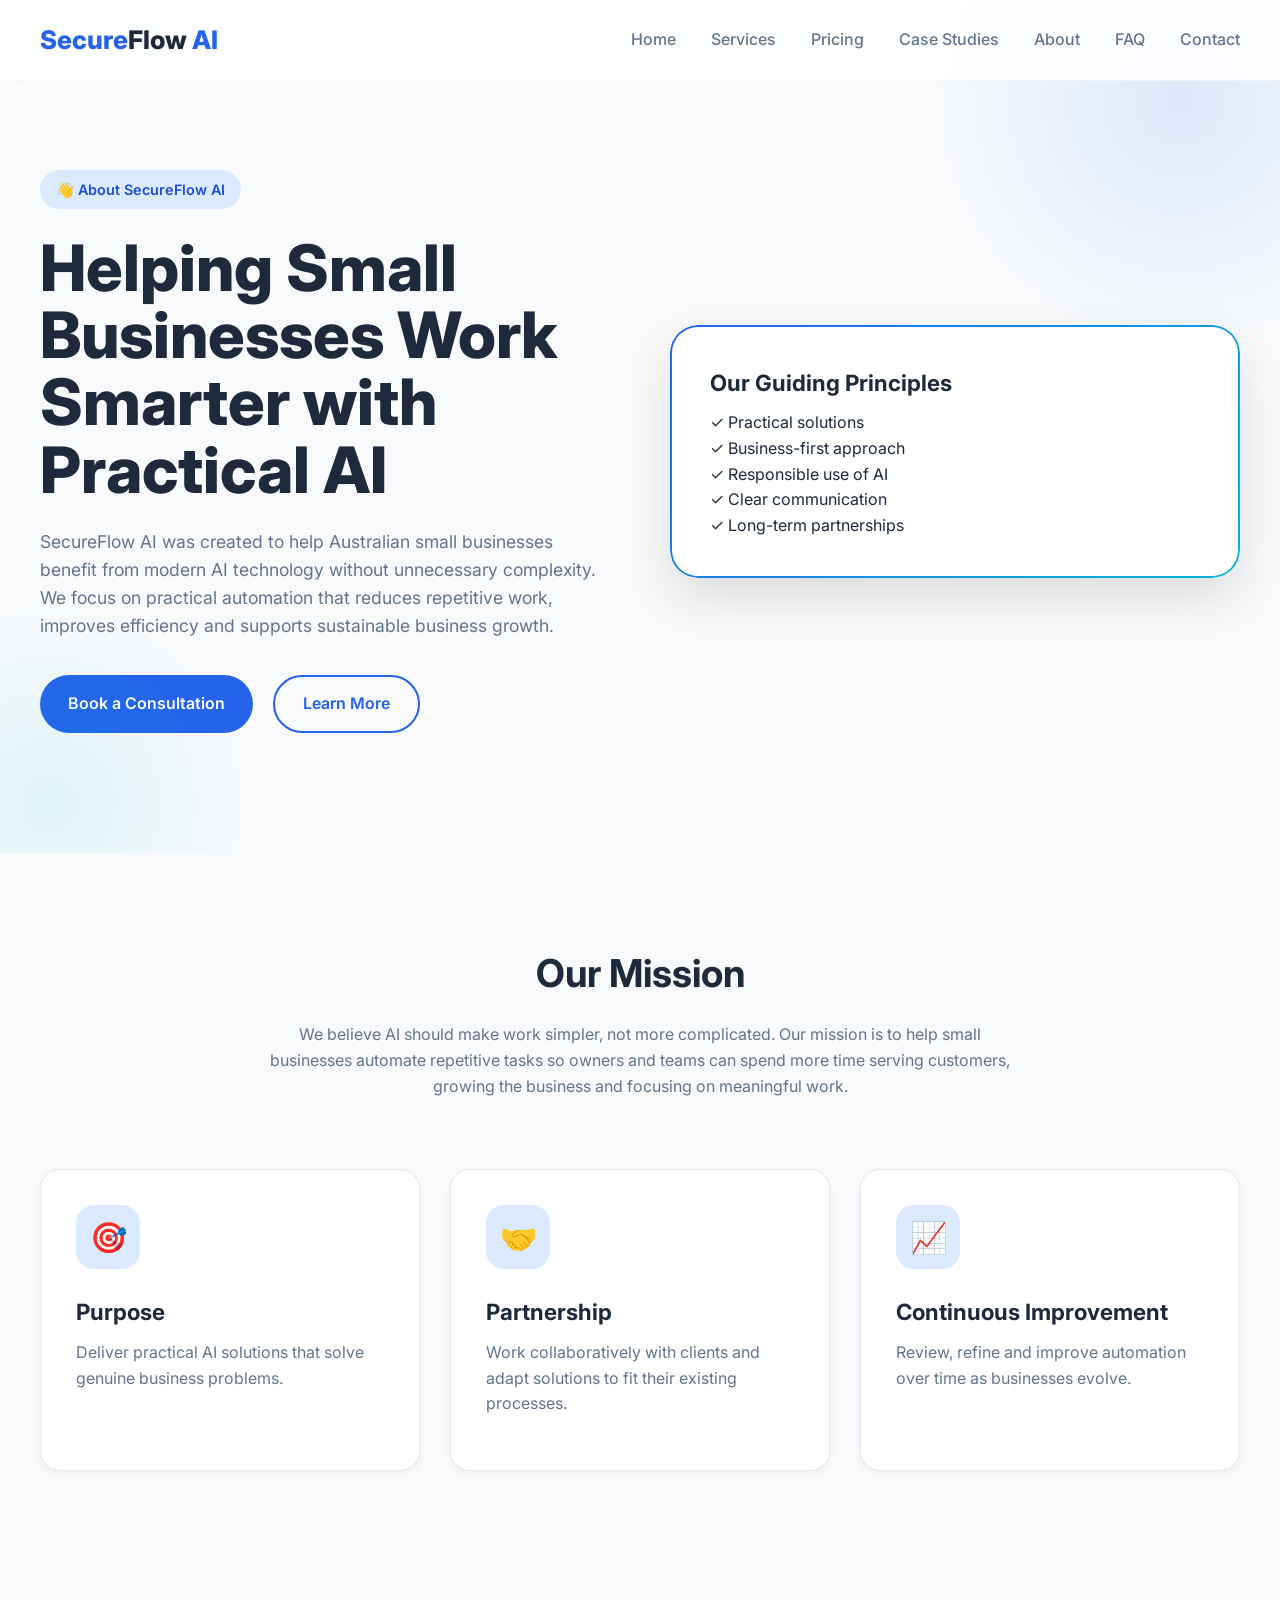
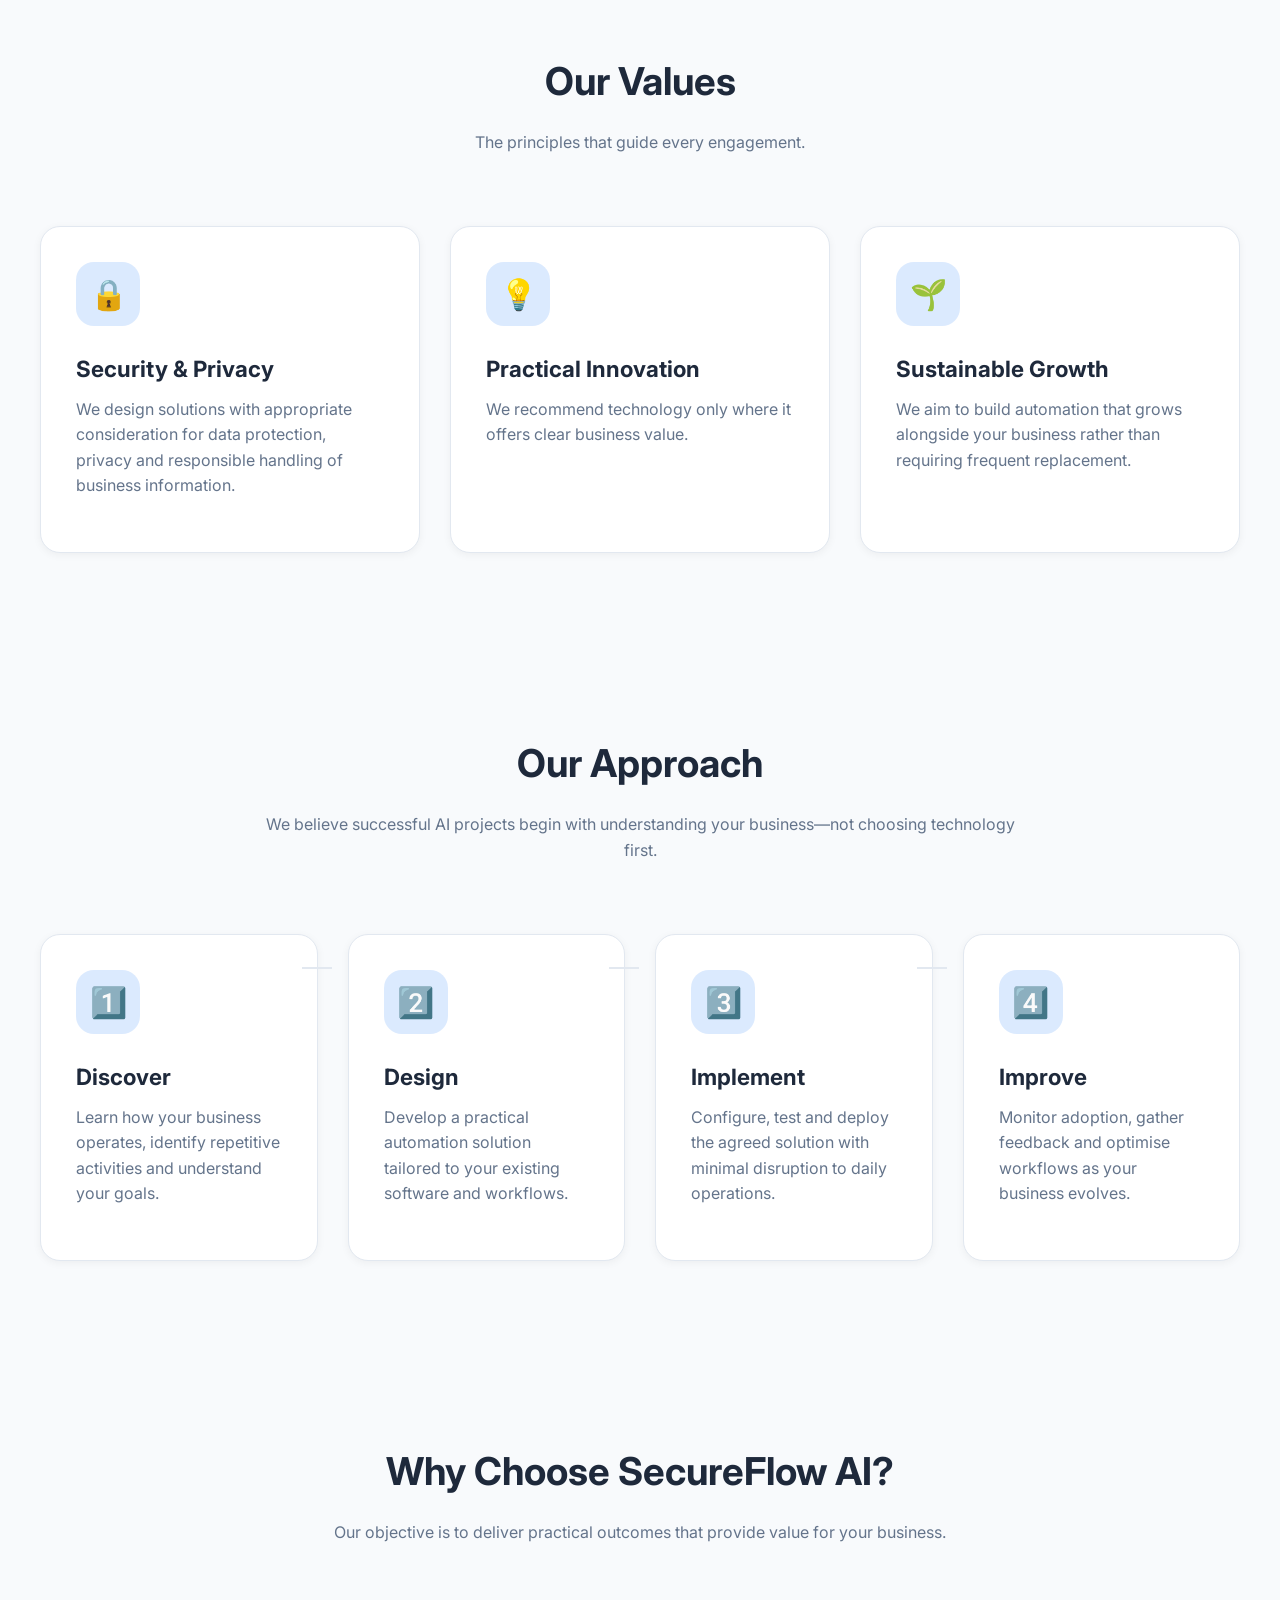
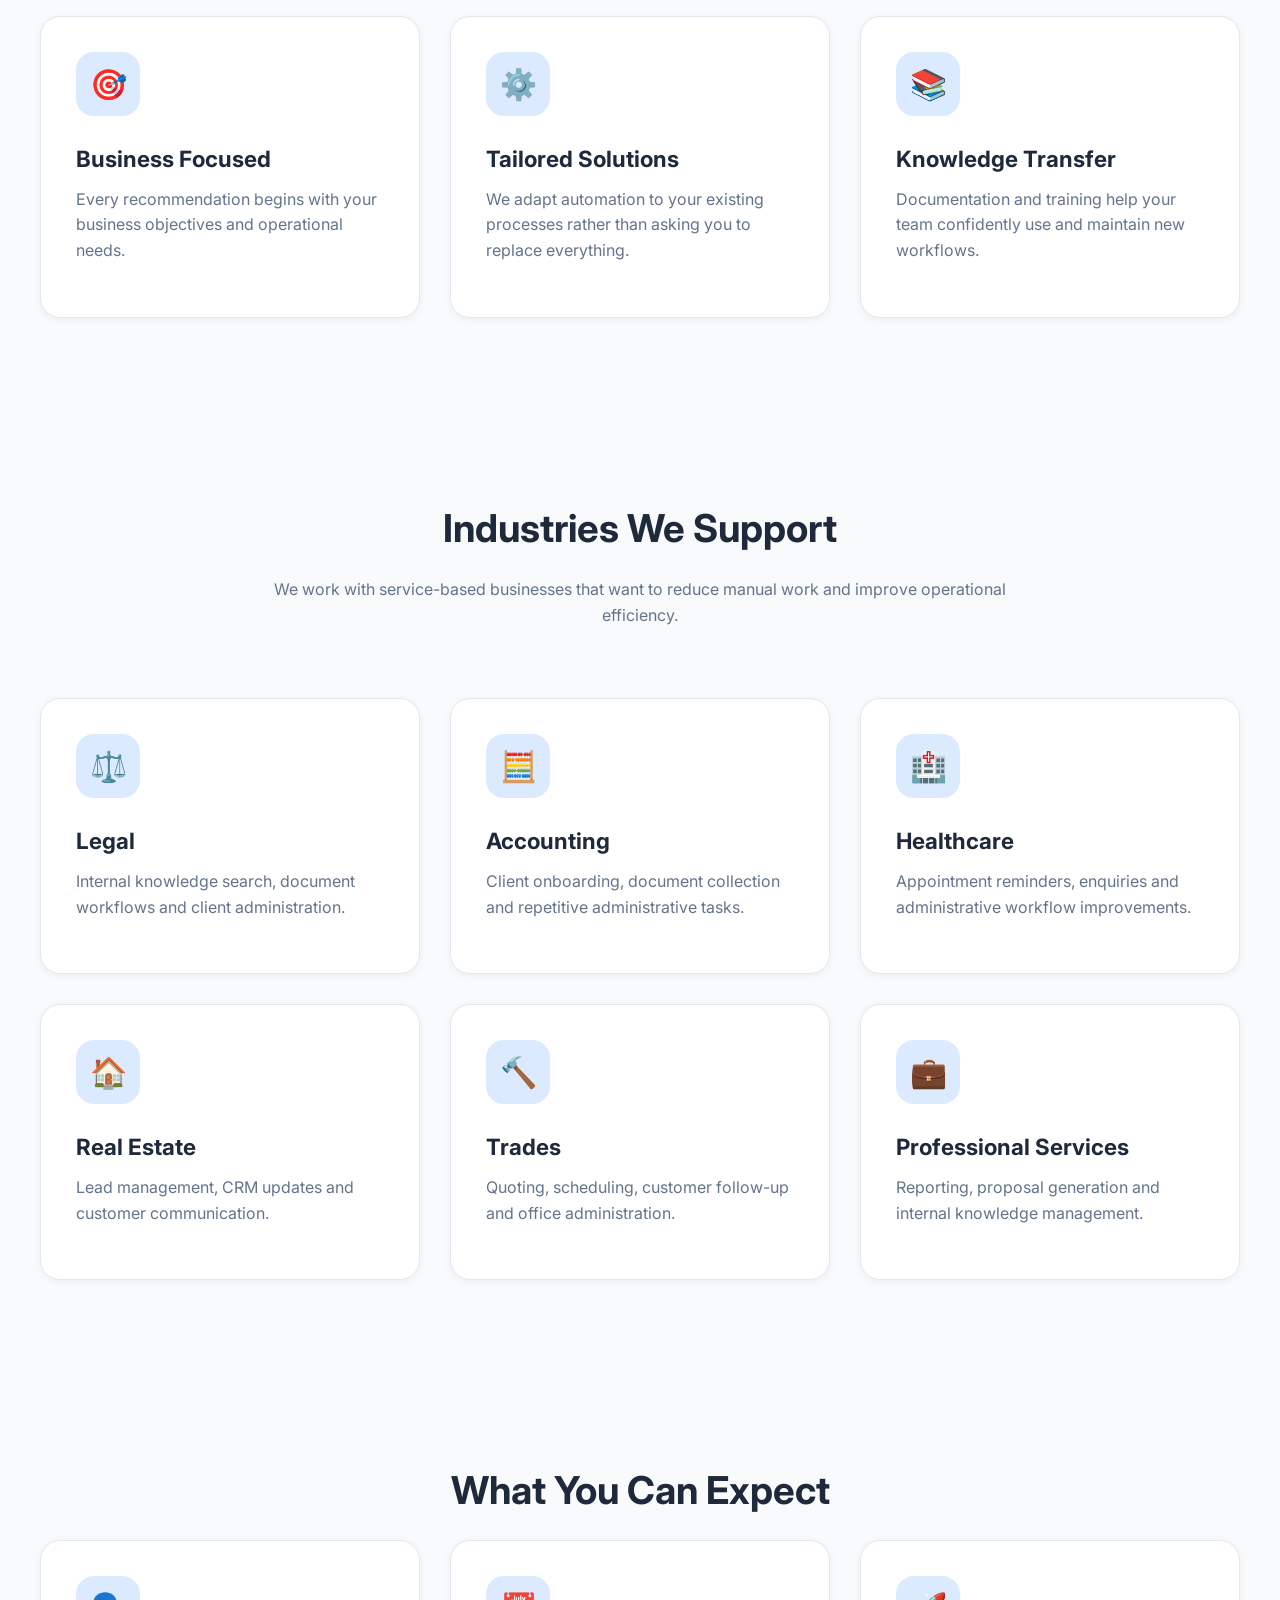
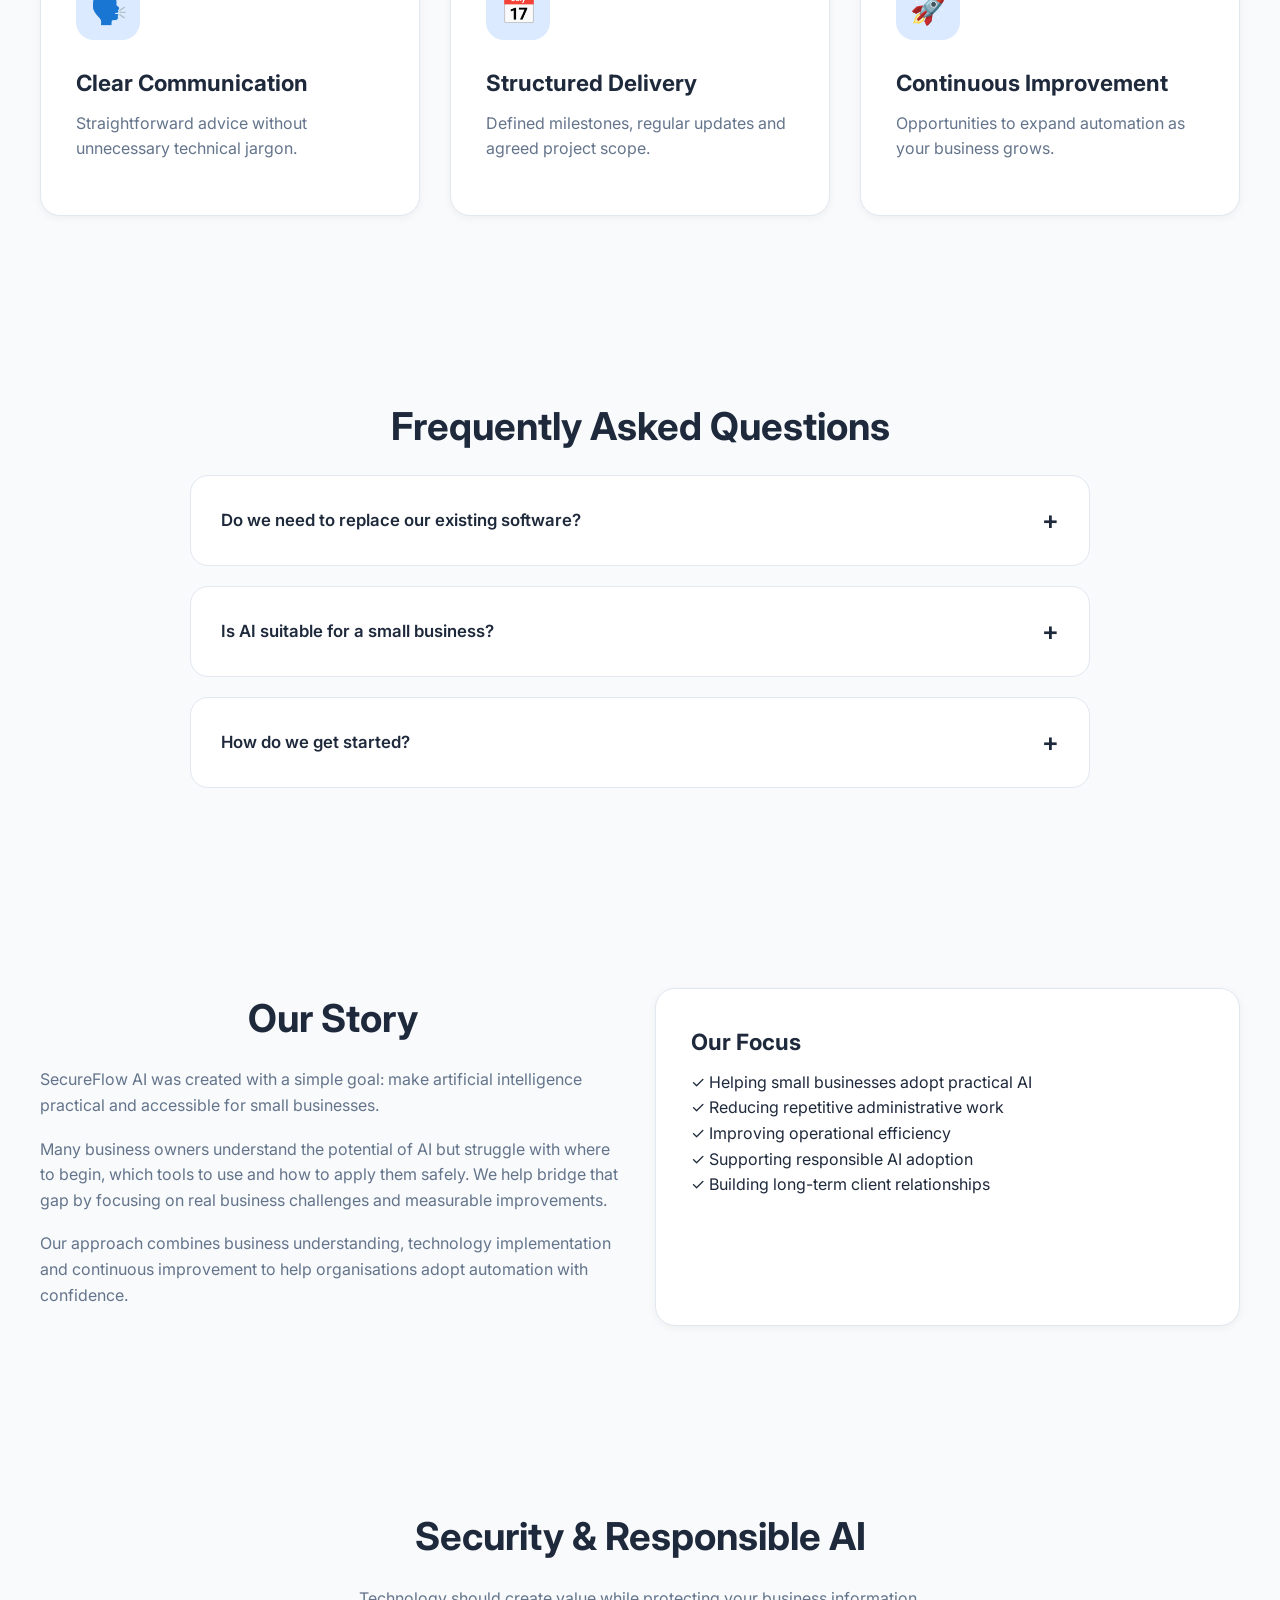
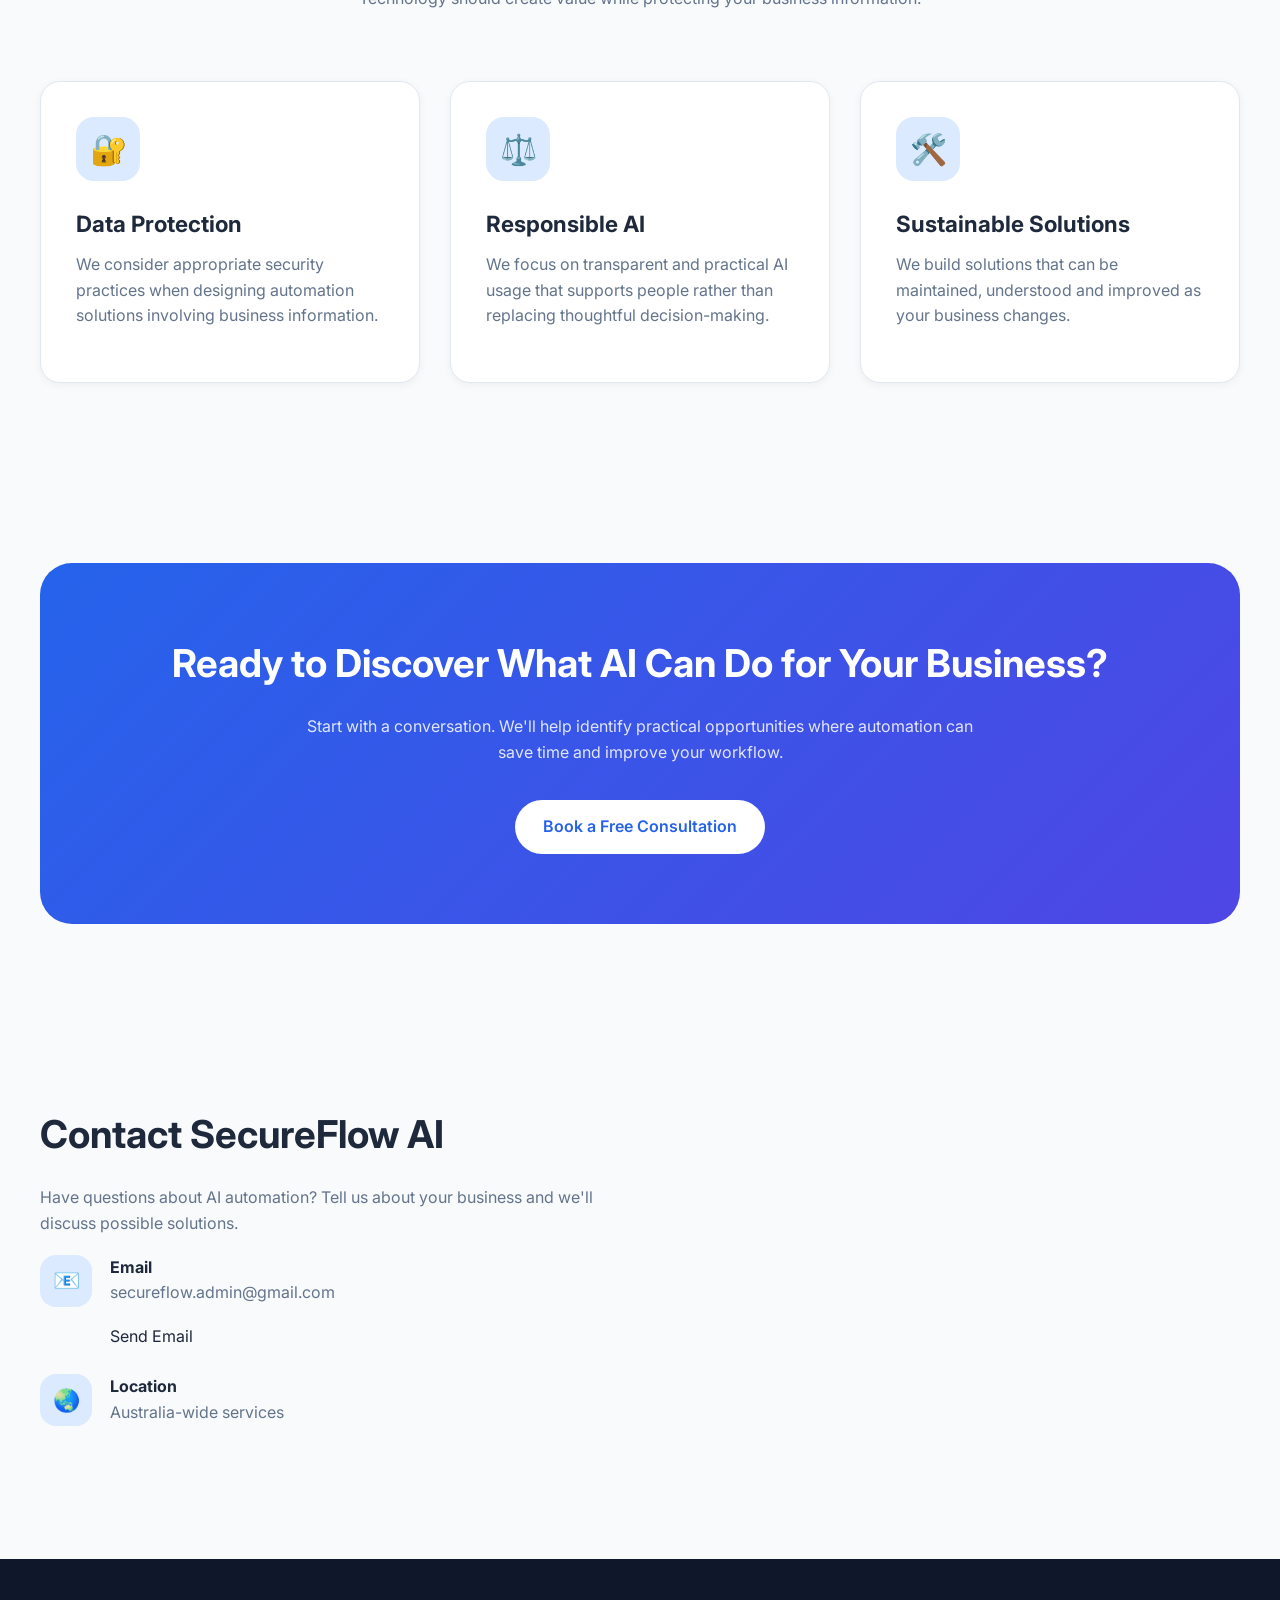
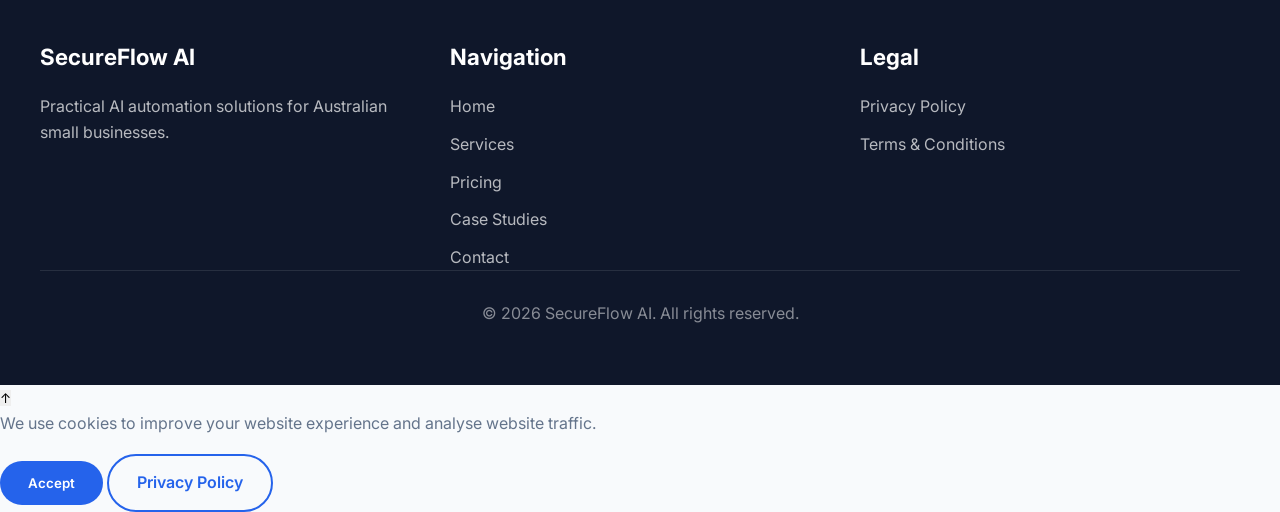
==== commit ad8f1b4b: "Update about.html" ====
--- a/about.html
+++ b/about.html
@@ -1054,10 +1054,18 @@
 
                     <strong>Email</strong>
 
-                    <p>
-                        hello@secureflow.ai
-                    </p>
-
+<p>
+
+secureflow.admin@gmail.com
+
+</p>
+
+
+<a href="mailto:secureflow.admin@gmail.com">
+
+Send Email
+
+</a>
                 </div>
 
 
@@ -1086,56 +1094,6 @@
 
 
             </div>
-
-
-        </div>
-
-
-
-        <div class="contact-card">
-
-
-            <h3>
-
-                Start a Conversation
-
-            </h3>
-
-
-            <form>
-
-
-                <input
-                    type="text"
-                    placeholder="Your Name"
-                    required>
-
-
-                <input
-                    type="email"
-                    placeholder="Email Address"
-                    required>
-
-
-                <input
-                    type="text"
-                    placeholder="Business Name">
-
-
-                <textarea
-                    placeholder="How can we help?"></textarea>
-
-
-                <button
-                    type="submit"
-                    class="btn btn-primary">
-
-                    Submit Enquiry
-
-                </button>
-
-
-            </form>
 
 
         </div>
